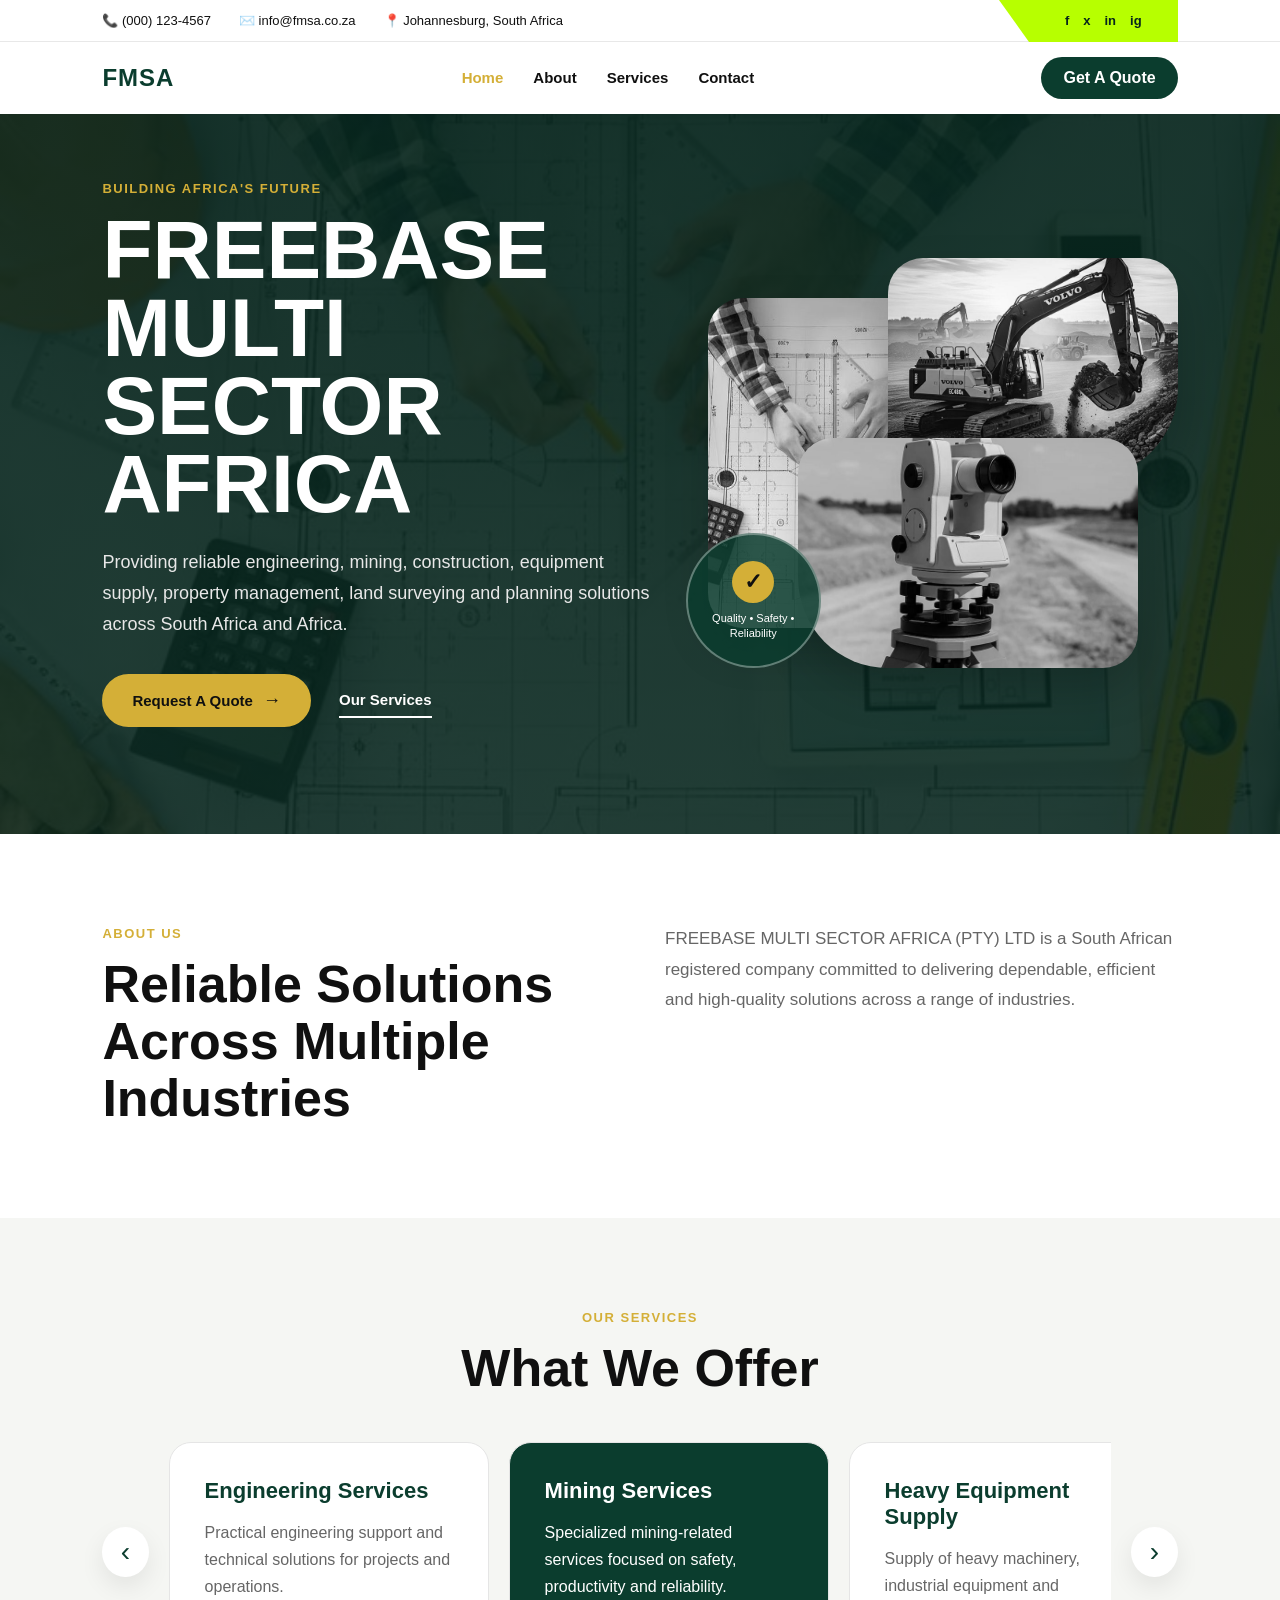
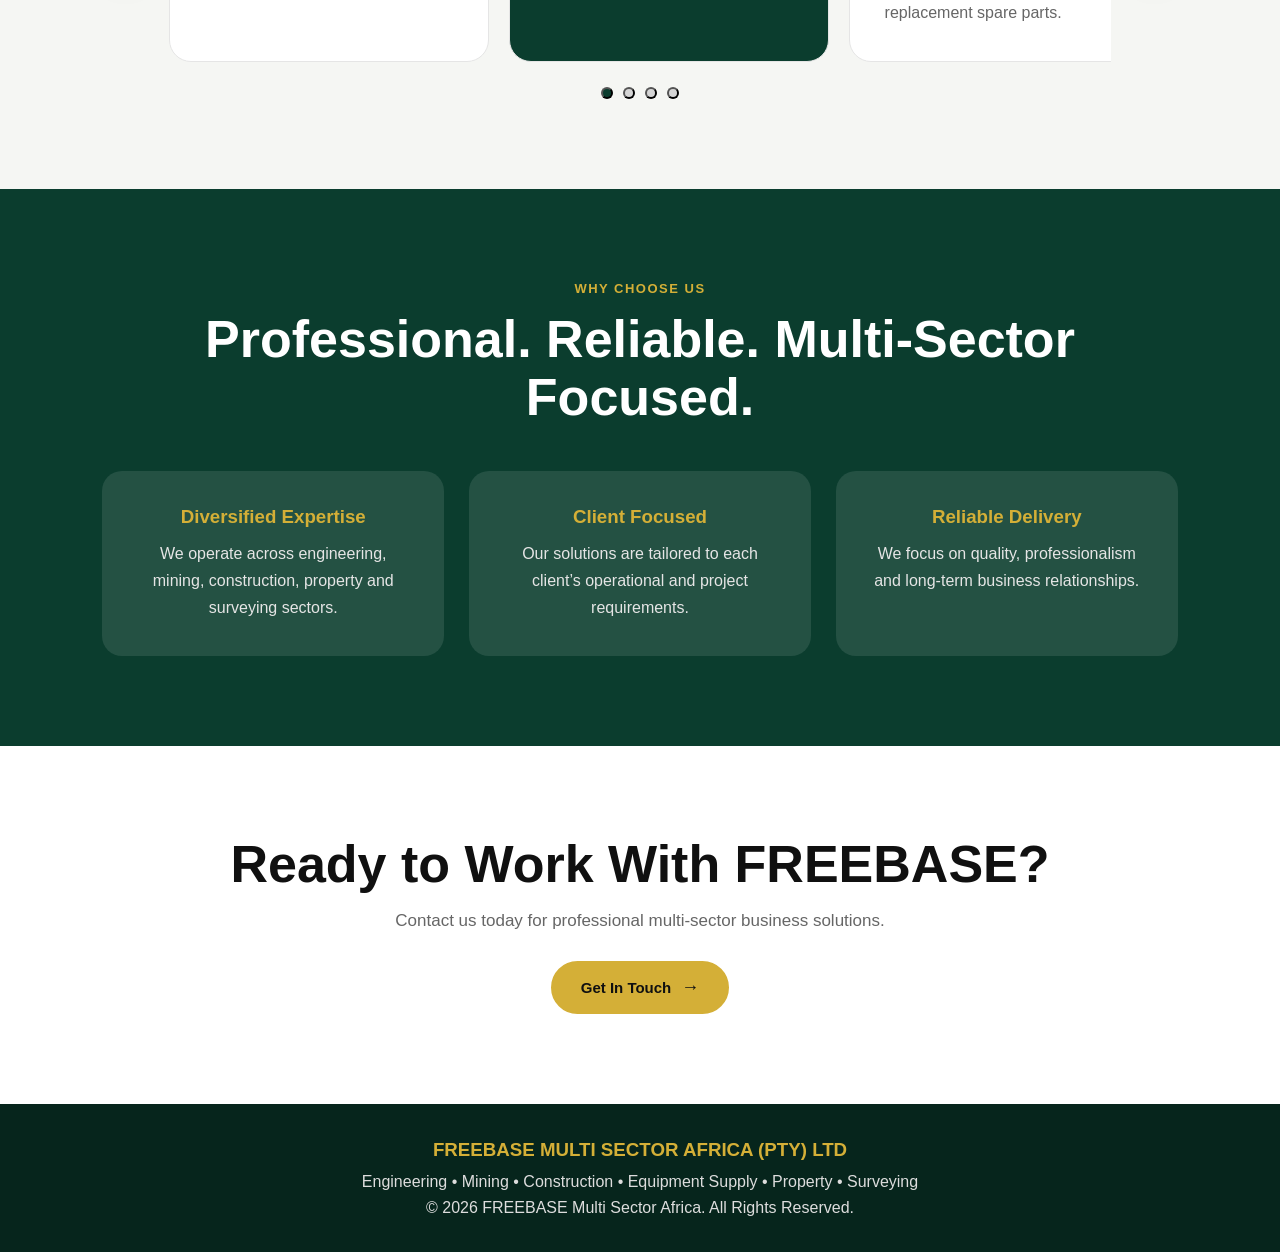
==== index.html @ 421f9d04 "Initial website upload" ====
<!DOCTYPE html>
<html lang="en">
<head>
  <meta charset="UTF-8" />
  <meta name="viewport" content="width=device-width, initial-scale=1.0" />

  <title>FREEBASE Multi Sector Africa</title>

  <link rel="stylesheet" href="style.css" />
</head>

<body>

<header>
  <div class="top-bar">
    <div class="top-info">
      <span>📞 (000) 123-4567</span>
      <span>✉️ info@fmsa.co.za</span>
      <span>📍 Johannesburg, South Africa</span>
    </div>

    <div class="top-socials">
      <a href="#">f</a>
      <a href="#">x</a>
      <a href="#">in</a>
      <a href="#">ig</a>
    </div>
  </div>
</header>
  <main>

    <section class="hero">
        <div class="hero-nav">
  <div class="logo">FMSA</div>

  <nav>
    <a href="index.html" class="active">Home</a>
    <a href="about.html">About</a>
    <a href="services.html">Services</a>
    <a href="contact.html">Contact</a>
  </nav>

  <a href="contact.html" class="quote-btn">Get A Quote</a>
</div>

      <div class="hero-text">
        <span class="tag">Building Africa's Future</span>

        <h1>FREEBASE MULTI SECTOR AFRICA</h1>

        <p>
          Providing reliable engineering, mining, construction, equipment supply,
          property management, land surveying and planning solutions across
          South Africa and Africa.
        </p>

        <div class="hero-buttons">
          <a href="contact.html" class="btn primary">Request A Quote</a>
          <a href="services.html" class="btn secondary">Our Services</a>
        </div>
      </div>

      <div class="hero-visual">
        <div class="img-shape shape-one">
          <img src="Pics/pic 2.jpg" alt="Planning and surveying work" />
        </div>

        <div class="img-shape shape-two">
          <img src="Pics/pic 3.jpg" alt="Engineering plans" />
        </div>

        <div class="img-shape shape-three">
          <img src="Pics/pic 4.jpg" alt="Construction planning" />
        </div>

        <div class="quality-badge">
          <span>✓</span>
          <p>Quality • Safety • Reliability</p>
        </div>
      </div>
    </section>

    <section class="about-preview">
      <div>
        <span class="section-tag">About Us</span>
        <h2>Reliable Solutions Across Multiple Industries</h2>
      </div>

      <p>
        FREEBASE MULTI SECTOR AFRICA (PTY) LTD is a South African registered
        company committed to delivering dependable, efficient and high-quality
        solutions across a range of industries.
      </p>
    </section>

    <section class="services">
      <span class="section-tag">Our Services</span>
      <h2>What We Offer</h2>

      <div class="services-slider">
        <button class="slider-btn prev" aria-label="Previous service">‹</button>

        <div class="slider-window">
          <div class="slider-track">

            <article class="service-card">
              <h3>Engineering Services</h3>
              <p>
                Practical engineering support and technical solutions for
                projects and operations.
              </p>
            </article>

            <article class="service-card">
              <h3>Mining Services</h3>
              <p>
                Specialized mining-related services focused on safety,
                productivity and reliability.
              </p>
            </article>

            <article class="service-card">
              <h3>Heavy Equipment Supply</h3>
              <p>
                Supply of heavy machinery, industrial equipment and replacement
                spare parts.
              </p>
            </article>

            <article class="service-card">
              <h3>Construction Services</h3>
              <p>
                General construction and supply solutions for infrastructure and
                project needs.
              </p>
            </article>

            <article class="service-card">
              <h3>Property Management</h3>
              <p>
                Real estate and property management solutions for efficient
                property operations.
              </p>
            </article>

            <article class="service-card">
              <h3>Planning & Surveying</h3>
              <p>
                Urban planning, rural planning, land surveying, mapping and
                cadastral services.
              </p>
            </article>

          </div>
        </div>

        <button class="slider-btn next" aria-label="Next service">›</button>
      </div>

      <div class="slider-dots" aria-label="Service slider navigation"></div>
    </section>

    <section class="why">
      <span class="section-tag">Why Choose Us</span>
      <h2>Professional. Reliable. Multi-Sector Focused.</h2>

      <div class="why-grid">
        <div>
          <h3>Diversified Expertise</h3>
          <p>
            We operate across engineering, mining, construction, property and
            surveying sectors.
          </p>
        </div>

        <div>
          <h3>Client Focused</h3>
          <p>
            Our solutions are tailored to each client’s operational and project
            requirements.
          </p>
        </div>

        <div>
          <h3>Reliable Delivery</h3>
          <p>
            We focus on quality, professionalism and long-term business
            relationships.
          </p>
        </div>
      </div>
    </section>

    <section class="cta">
      <h2>Ready to Work With FREEBASE?</h2>
      <p>Contact us today for professional multi-sector business solutions.</p>
      <a href="contact.html" class="btn primary">Get In Touch</a>
    </section>

  </main>

  <footer>
    <h3>FREEBASE MULTI SECTOR AFRICA (PTY) LTD</h3>
    <p>Engineering • Mining • Construction • Equipment Supply • Property • Surveying</p>
    <p>© 2026 FREEBASE Multi Sector Africa. All Rights Reserved.</p>
  </footer>

  <script src="script.js"></script>
</body>
</html>
---- style.css ----
* {
  margin: 0;
  padding: 0;
  box-sizing: border-box;
}

:root {
  --green: #0b3d2e;
  --dark-green: #06251c;
  --gold: #d4af37;
  --lime: #b7ff00;
  --white: #ffffff;
  --light: #f5f6f3;
  --dark: #101010;
  --gray: #666666;
}

body {
  font-family: Arial, sans-serif;
  background: var(--light);
  color: var(--dark);
  overflow-x: hidden;
}

/* Top Contact Bar */
header {
  width: 100%;
  background: var(--white);
  position: relative;
  z-index: 1000;
  box-shadow: none;
}

.top-bar {
  height: 42px;
  padding: 0 8%;
  background: var(--white);
  color: var(--dark);
  display: flex;
  justify-content: space-between;
  align-items: center;
  font-size: 13px;
  border-bottom: 1px solid #e8e8e8;
}

.top-info {
  display: flex;
  align-items: center;
  gap: 28px;
}

.top-socials {
  height: 42px;
  padding: 0 36px;
  background: var(--lime);
  display: flex;
  align-items: center;
  gap: 14px;
  position: relative;
}

.top-socials::before {
  content: "";
  position: absolute;
  left: -30px;
  top: 0;
  border-top: 42px solid var(--lime);
  border-left: 30px solid transparent;
}

.top-socials a {
  color: var(--dark-green);
  text-decoration: none;
  font-weight: 900;
  font-size: 13px;
  z-index: 2;
}

.top-socials a:hover {
  color: var(--green);
}

/* Hero */
.hero {
  position: relative;
  min-height: 88vh;
  padding: 120px 8% 90px;
  display: grid;
  grid-template-columns: 1.1fr 0.9fr;
  align-items: center;
  gap: 60px;
  background:
    linear-gradient(rgba(6, 37, 28, 0.92), rgba(6, 37, 28, 0.88)),
    url("Pics/pic 2.jpg");
  background-size: cover;
  background-position: center;
  color: var(--white);
}

/* Navigation Inside Hero */
.hero-nav {
  position: absolute;
  top: 0;
  left: 0;
  right: 0;
  height: 72px;
  background: var(--white);
  padding: 0 8%;
  display: flex;
  justify-content: space-between;
  align-items: center;
  z-index: 20;
  border-bottom: 1px solid rgba(255,255,255,0.1);
}

.logo {
  font-size: 24px;
  font-weight: 900;
  color: var(--green);
  letter-spacing: 1px;
}

nav {
  display: flex;
  gap: 30px;
}

nav a {
  text-decoration: none;
  color: var(--dark);
  font-weight: 600;
  font-size: 15px;
}

nav a.active,
nav a:hover {
  color: var(--gold);
}

/* Buttons */
.quote-btn,
.btn {
  text-decoration: none;
  border-radius: 50px;
  font-weight: 700;
  transition: 0.3s ease;
}

.quote-btn {
  background: var(--green);
  color: var(--white);
  padding: 12px 22px;
}

.quote-btn:hover {
  background: var(--dark-green);
}

.btn {
  display: inline-flex;
  align-items: center;
  gap: 10px;
  padding: 14px 28px;
  font-size: 15px;
  font-weight: 800;
}

.primary {
  background: var(--gold);
  color: var(--dark);
  border: 2px solid var(--gold);
}

.primary::after {
  content: "→";
  font-size: 18px;
}

.primary:hover {
  transform: translateY(-3px);
  background: #e6c44a;
}

.secondary {
  background: transparent;
  color: var(--white);
  border: none;
  border-bottom: 2px solid var(--white);
  border-radius: 0;
  padding: 8px 0;
}

.secondary:hover {
  color: var(--gold);
  border-bottom-color: var(--gold);
}

.hero-text {
  position: relative;
  z-index: 2;
}

.tag,
.section-tag {
  display: inline-block;
  color: var(--gold);
  font-weight: 800;
  text-transform: uppercase;
  letter-spacing: 1.5px;
  margin-bottom: 15px;
  font-size: 13px;
}

.hero h1 {
  font-size: clamp(42px, 7vw, 82px);
  line-height: 0.95;
  margin-bottom: 25px;
}

.hero p {
  max-width: 650px;
  font-size: 18px;
  line-height: 1.7;
  color: #e8e8e8;
}

.hero-buttons {
  margin-top: 35px;
  display: flex;
  align-items: center;
  gap: 28px;
  flex-wrap: wrap;
}

/* Hero Image Shapes */
.hero-visual {
  position: relative;
  width: 100%;
  height: 470px;
  z-index: 2;
}

.img-shape {
  position: absolute;
  overflow: hidden;
  box-shadow: 0 20px 45px rgba(0, 0, 0, 0.18);
}

.img-shape img {
  width: 100%;
  height: 100%;
  object-fit: cover;
  filter: grayscale(100%);
}

.shape-one {
  width: 260px;
  height: 330px;
  right: 210px;
  top: 80px;
  border-radius: 35px;
}

.shape-two {
  width: 290px;
  height: 220px;
  right: 0;
  top: 40px;
  border-radius: 35px 35px 90px 35px;
}

.shape-three {
  width: 340px;
  height: 230px;
  right: 40px;
  bottom: 20px;
  border-radius: 35px 35px 35px 90px;
}

.quality-badge {
  position: absolute;
  left: -35px;
  bottom: 20px;
  width: 135px;
  height: 135px;
  border-radius: 50%;
  background: rgba(11, 61, 46, 0.85);
  border: 2px solid rgba(255, 255, 255, 0.35);
  color: var(--white);
  display: flex;
  flex-direction: column;
  justify-content: center;
  align-items: center;
  gap: 8px;
  text-align: center;
  z-index: 5;
}

.quality-badge span {
  width: 42px;
  height: 42px;
  border-radius: 50%;
  background: var(--gold);
  color: var(--dark);
  display: grid;
  place-items: center;
  font-weight: 900;
  font-size: 22px;
}

.quality-badge p {
  max-width: 90px;
  font-size: 11px;
  line-height: 1.3;
  color: var(--white);
}

/* Sections */
.about-preview,
.services,
.why,
.cta {
  padding: 90px 8%;
}

.about-preview {
  display: grid;
  grid-template-columns: 1fr 1fr;
  gap: 50px;
  background: var(--white);
}

.about-preview h2,
.services h2,
.why h2,
.cta h2 {
  font-size: clamp(32px, 5vw, 52px);
  line-height: 1.1;
}

.about-preview p {
  font-size: 17px;
  line-height: 1.8;
  color: var(--gray);
}

/* Services */
.services {
  background: var(--light);
  text-align: center;
}

.services-slider {
  margin-top: 45px;
  position: relative;
  display: flex;
  align-items: center;
  justify-content: center;
  gap: 20px;
}

.slider-window {
  width: min(1020px, 100%);
  overflow: hidden;
}

.slider-track {
  display: flex;
  gap: 20px;
  transition: transform 0.5s ease;
}

.service-card {
  flex: 0 0 min(320px, 100%);
  max-width: 320px;
  background: var(--white);
  padding: 35px;
  border-radius: 22px;
  text-align: left;
  border: 1px solid #e5e5e5;
  transition: transform 0.3s, box-shadow 0.3s;
}

.service-card:nth-child(even) {
  background: var(--green);
  color: var(--white);
}

.service-card:nth-child(even) h3,
.service-card:nth-child(even) p {
  color: var(--white);
}

.service-card:hover {
  transform: translateY(-8px);
  box-shadow: 0 15px 35px rgba(0, 0, 0, 0.08);
}

.service-card h3 {
  color: var(--green);
  margin-bottom: 15px;
  font-size: 22px;
}

.service-card p {
  color: var(--gray);
  line-height: 1.7;
}

/* Slider */
.slider-btn {
  width: 50px;
  height: 50px;
  border-radius: 50%;
  border: none;
  background: var(--white);
  color: var(--green);
  font-size: 28px;
  cursor: pointer;
  box-shadow: 0 10px 25px rgba(0, 0, 0, 0.08);
  transition: 0.2s;
}

.slider-btn:hover {
  transform: scale(1.05);
  background: var(--gold);
  color: var(--white);
}

.slider-dots {
  display: flex;
  justify-content: center;
  gap: 10px;
  margin-top: 25px;
}

.slider-dot {
  width: 12px;
  height: 12px;
  border-radius: 50%;
  background: #d5d5d5;
  cursor: pointer;
}

.slider-dot.active {
  background: var(--green);
}

/* Why */
.why {
  background: var(--green);
  color: var(--white);
  text-align: center;
}

.why-grid {
  margin-top: 45px;
  display: grid;
  grid-template-columns: repeat(3, 1fr);
  gap: 25px;
}

.why-grid div {
  background: rgba(255, 255, 255, 0.1);
  padding: 35px;
  border-radius: 20px;
}

.why-grid h3 {
  color: var(--gold);
  margin-bottom: 12px;
}

.why-grid p {
  line-height: 1.7;
  color: #e5e5e5;
}

/* CTA */
.cta {
  text-align: center;
  background: var(--white);
}

.cta p {
  margin: 18px 0 30px;
  color: var(--gray);
  font-size: 17px;
}

/* Footer */
footer {
  padding: 35px 8%;
  text-align: center;
  background: var(--dark-green);
  color: var(--white);
}

footer h3 {
  color: var(--gold);
  margin-bottom: 12px;
}

footer p {
  margin-top: 8px;
  color: #dddddd;
}

/* Mobile */
@media (max-width: 900px) {
  .top-bar {
    height: auto;
    padding: 12px 6%;
    flex-direction: column;
    gap: 10px;
  }

  .top-info {
    flex-direction: column;
    gap: 6px;
    text-align: center;
  }

  .top-socials {
    height: 36px;
    padding: 0 22px;
    border-radius: 30px;
  }

  .top-socials::before {
    display: none;
  }

  .hero {
    grid-template-columns: 1fr;
    text-align: center;
    padding: 130px 6% 80px;
  }

  .hero-nav {
    height: auto;
    padding: 14px 6%;
    flex-direction: column;
    gap: 14px;
  }

  nav {
    flex-wrap: wrap;
    justify-content: center;
    gap: 18px;
  }

  .quote-btn {
    display: none;
  }

  .hero p {
    margin: auto;
  }

  .hero-buttons {
    justify-content: center;
  }

  .hero-visual {
    height: 420px;
    margin-top: 25px;
  }

  .shape-one {
    left: 0;
    right: auto;
    top: 40px;
    width: 45%;
    height: 260px;
  }

  .shape-two {
    right: 0;
    top: 20px;
    width: 55%;
    height: 210px;
  }

  .shape-three {
    right: 10%;
    bottom: 20px;
    width: 70%;
    height: 190px;
  }

  .quality-badge {
    left: 10px;
    bottom: 20px;
    width: 110px;
    height: 110px;
    transform: none;
  }

  .about-preview,
  .why-grid {
    grid-template-columns: 1fr;
    text-align: center;
  }

  .services-slider {
    flex-direction: column;
  }

  .service-card {
    text-align: center;
  }
}
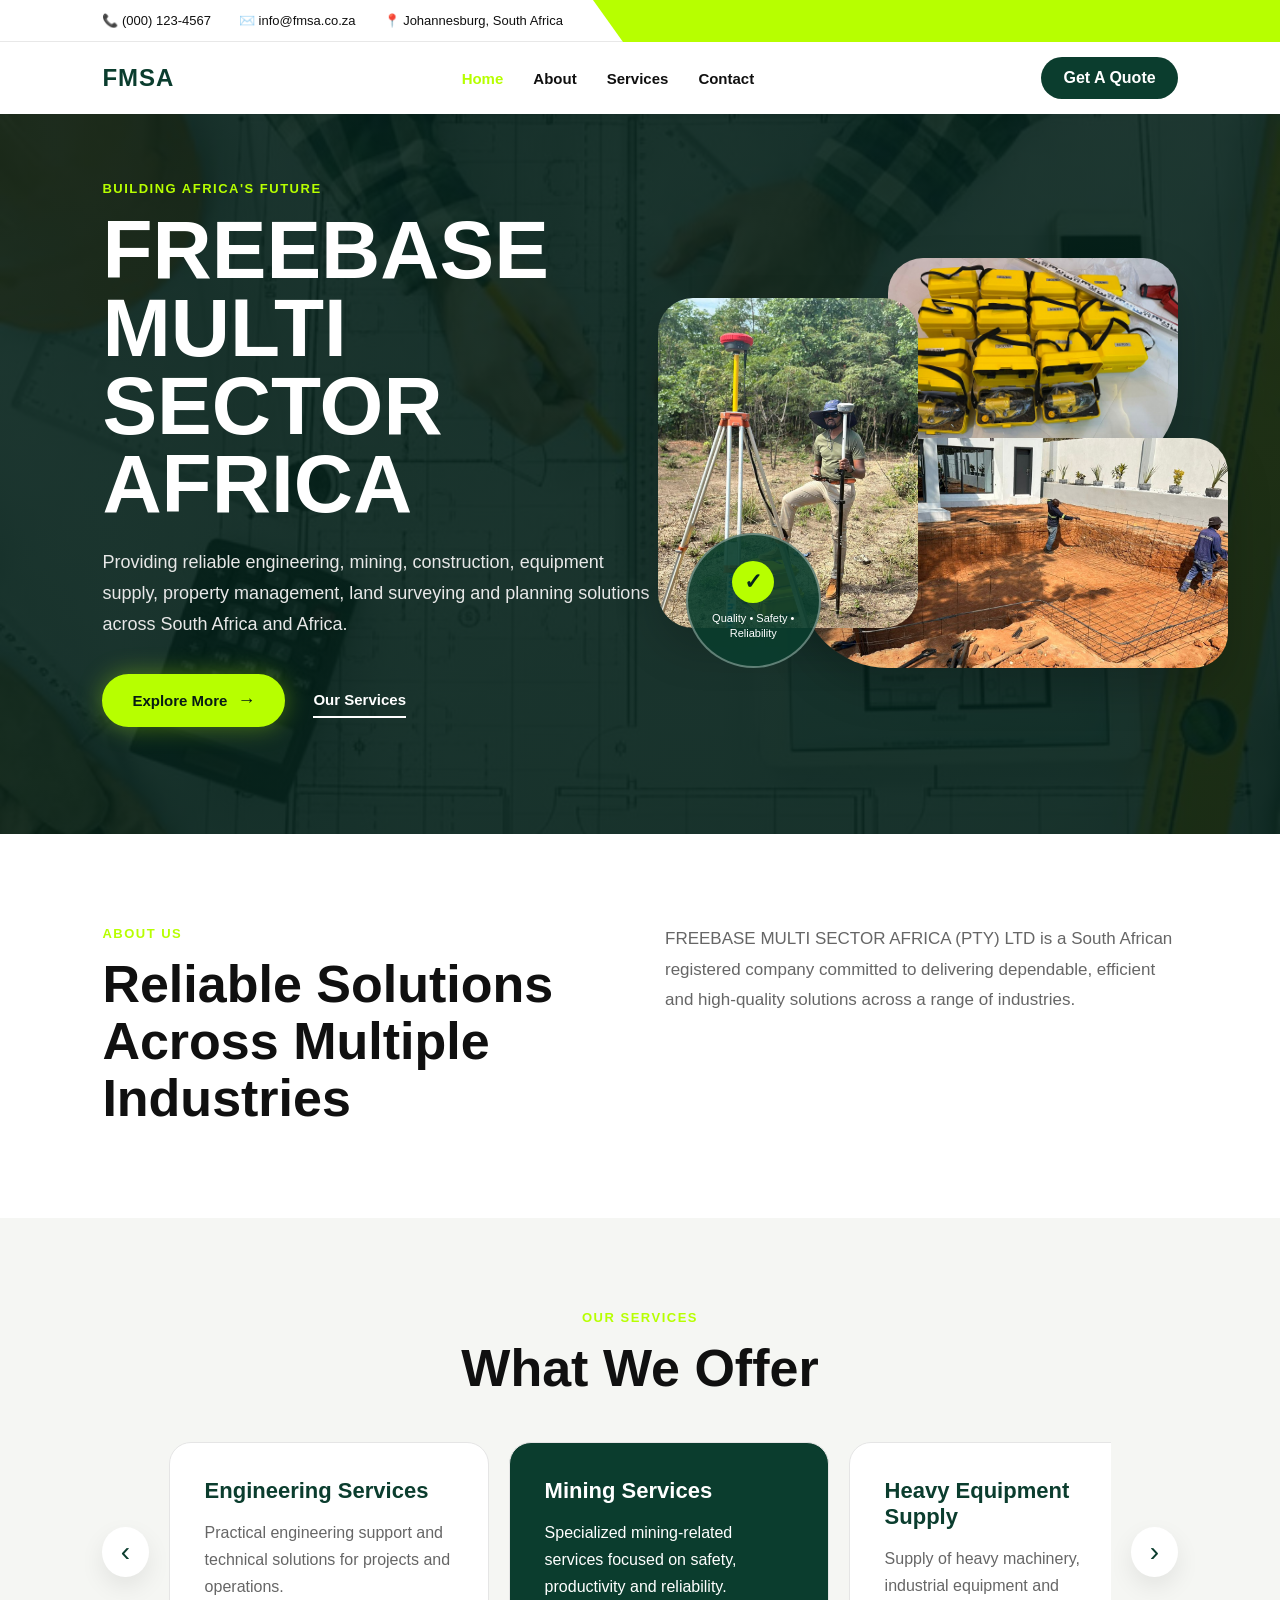
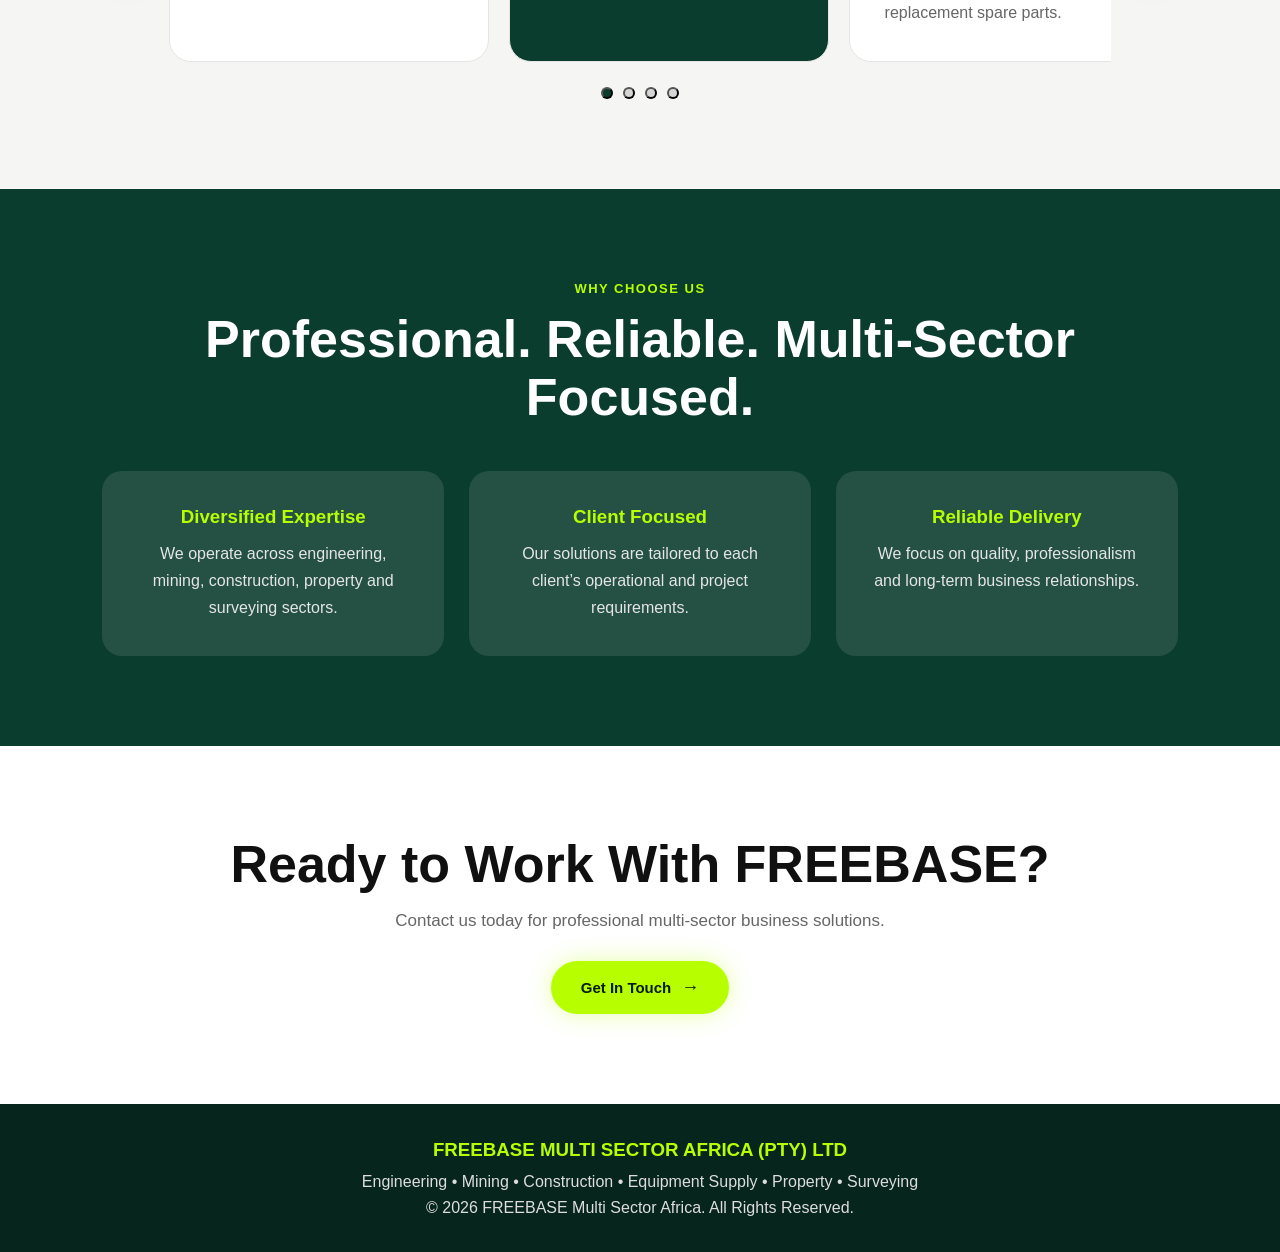
==== commit 8af04faa: "Cleaned CSS, fixed responsive layout and About page" ====
--- a/index.html
+++ b/index.html
@@ -19,12 +19,8 @@
       <span>📍 Johannesburg, South Africa</span>
     </div>
 
-    <div class="top-socials">
-      <a href="#">f</a>
-      <a href="#">x</a>
-      <a href="#">in</a>
-      <a href="#">ig</a>
-    </div>
+    <div class="top-socials"></div>
+
   </div>
 </header>
   <main>
@@ -55,22 +51,22 @@
         </p>
 
         <div class="hero-buttons">
-          <a href="contact.html" class="btn primary">Request A Quote</a>
+          <a href="about.html" class="btn primary">Explore More</a>
           <a href="services.html" class="btn secondary">Our Services</a>
         </div>
       </div>
 
       <div class="hero-visual">
         <div class="img-shape shape-one">
-          <img src="Pics/pic 2.jpg" alt="Planning and surveying work" />
+          <img src="Proof Pics/IMG1.jpeg" alt="Planning and surveying work" />
         </div>
 
         <div class="img-shape shape-two">
-          <img src="Pics/pic 3.jpg" alt="Engineering plans" />
+          <img src="Proof Pics/IMG6.jpeg" alt="Engineering plans" />
         </div>
 
         <div class="img-shape shape-three">
-          <img src="Pics/pic 4.jpg" alt="Construction planning" />
+          <img src="Proof Pics/IM8.jpeg" alt="Construction planning" />
         </div>
 
         <div class="quality-badge">
--- a/style.css
+++ b/style.css
@@ -7,14 +7,15 @@
 :root {
   --green: #0b3d2e;
   --dark-green: #06251c;
-  --gold: #d4af37;
   --lime: #b7ff00;
+  --gold: #b7ff00;
   --white: #ffffff;
   --light: #f5f6f3;
   --dark: #101010;
   --gray: #666666;
 }
 
+/* Global */
 body {
   font-family: Arial, sans-serif;
   background: var(--light);
@@ -22,22 +23,24 @@
   overflow-x: hidden;
 }
 
-/* Top Contact Bar */
+a {
+  text-decoration: none;
+}
+
+/* Header / Top Bar */
 header {
   width: 100%;
   background: var(--white);
   position: relative;
   z-index: 1000;
-  box-shadow: none;
 }
 
 .top-bar {
   height: 42px;
-  padding: 0 8%;
+  padding: 0 0 0 8%;
   background: var(--white);
   color: var(--dark);
   display: flex;
-  justify-content: space-between;
   align-items: center;
   font-size: 13px;
   border-bottom: 1px solid #e8e8e8;
@@ -50,13 +53,11 @@
 }
 
 .top-socials {
+  flex: 1;
   height: 42px;
-  padding: 0 36px;
   background: var(--lime);
-  display: flex;
-  align-items: center;
-  gap: 14px;
   position: relative;
+  margin-left: 60px;
 }
 
 .top-socials::before {
@@ -68,19 +69,104 @@
   border-left: 30px solid transparent;
 }
 
-.top-socials a {
-  color: var(--dark-green);
-  text-decoration: none;
+/* Navigation */
+.hero-nav {
+  position: absolute;
+  top: 0;
+  left: 0;
+  right: 0;
+  height: 72px;
+  background: var(--white);
+  padding: 0 8%;
+  display: flex;
+  justify-content: space-between;
+  align-items: center;
+  z-index: 20;
+}
+
+.logo {
+  font-size: 24px;
   font-weight: 900;
-  font-size: 13px;
-  z-index: 2;
-}
-
-.top-socials a:hover {
   color: var(--green);
-}
-
-/* Hero */
+  letter-spacing: 1px;
+}
+
+nav {
+  display: flex;
+  gap: 30px;
+}
+
+nav a {
+  color: var(--dark);
+  font-weight: 600;
+  font-size: 15px;
+}
+
+nav a.active,
+nav a:hover {
+  color: var(--lime);
+}
+
+/* Buttons */
+.quote-btn,
+.btn,
+.about-btn {
+  border-radius: 50px;
+  font-weight: 800;
+  transition: 0.3s ease;
+}
+
+.quote-btn {
+  background: var(--green);
+  color: var(--white);
+  padding: 12px 22px;
+}
+
+.quote-btn:hover {
+  background: var(--dark-green);
+}
+
+.btn {
+  display: inline-flex;
+  align-items: center;
+  gap: 10px;
+  padding: 14px 28px;
+  font-size: 15px;
+}
+
+.primary {
+  background: var(--lime);
+  color: #071b13;
+  border: 2px solid var(--lime);
+  box-shadow: 0 0 25px rgba(183, 255, 0, 0.35);
+}
+
+.primary::after {
+  content: "→";
+  font-size: 18px;
+}
+
+.primary:hover {
+  transform: translateY(-3px);
+  background: #c8ff2e;
+  border-color: #c8ff2e;
+  box-shadow: 0 0 35px rgba(183, 255, 0, 0.55);
+}
+
+.secondary {
+  background: transparent;
+  color: var(--white);
+  border-bottom: 2px solid var(--white);
+  border-radius: 0;
+  padding: 8px 0;
+}
+
+.secondary:hover {
+  color: var(--lime);
+  border-bottom-color: var(--lime);
+}
+
+/* Hero Section */
 .hero {
   position: relative;
   min-height: 88vh;
@@ -90,111 +176,13 @@
   align-items: center;
   gap: 60px;
   background:
-    linear-gradient(rgba(6, 37, 28, 0.92), rgba(6, 37, 28, 0.88)),
+    linear-gradient(rgba(2, 31, 23, 0.88), rgba(2, 31, 23, 0.9)),
     url("Pics/pic 2.jpg");
   background-size: cover;
   background-position: center;
   color: var(--white);
 }
 
-/* Navigation Inside Hero */
-.hero-nav {
-  position: absolute;
-  top: 0;
-  left: 0;
-  right: 0;
-  height: 72px;
-  background: var(--white);
-  padding: 0 8%;
-  display: flex;
-  justify-content: space-between;
-  align-items: center;
-  z-index: 20;
-  border-bottom: 1px solid rgba(255,255,255,0.1);
-}
-
-.logo {
-  font-size: 24px;
-  font-weight: 900;
-  color: var(--green);
-  letter-spacing: 1px;
-}
-
-nav {
-  display: flex;
-  gap: 30px;
-}
-
-nav a {
-  text-decoration: none;
-  color: var(--dark);
-  font-weight: 600;
-  font-size: 15px;
-}
-
-nav a.active,
-nav a:hover {
-  color: var(--gold);
-}
-
-/* Buttons */
-.quote-btn,
-.btn {
-  text-decoration: none;
-  border-radius: 50px;
-  font-weight: 700;
-  transition: 0.3s ease;
-}
-
-.quote-btn {
-  background: var(--green);
-  color: var(--white);
-  padding: 12px 22px;
-}
-
-.quote-btn:hover {
-  background: var(--dark-green);
-}
-
-.btn {
-  display: inline-flex;
-  align-items: center;
-  gap: 10px;
-  padding: 14px 28px;
-  font-size: 15px;
-  font-weight: 800;
-}
-
-.primary {
-  background: var(--gold);
-  color: var(--dark);
-  border: 2px solid var(--gold);
-}
-
-.primary::after {
-  content: "→";
-  font-size: 18px;
-}
-
-.primary:hover {
-  transform: translateY(-3px);
-  background: #e6c44a;
-}
-
-.secondary {
-  background: transparent;
-  color: var(--white);
-  border: none;
-  border-bottom: 2px solid var(--white);
-  border-radius: 0;
-  padding: 8px 0;
-}
-
-.secondary:hover {
-  color: var(--gold);
-  border-bottom-color: var(--gold);
-}
-
 .hero-text {
   position: relative;
   z-index: 2;
@@ -203,7 +191,7 @@
 .tag,
 .section-tag {
   display: inline-block;
-  color: var(--gold);
+  color: var(--lime);
   font-weight: 800;
   text-transform: uppercase;
   letter-spacing: 1.5px;
@@ -232,7 +220,7 @@
   flex-wrap: wrap;
 }
 
-/* Hero Image Shapes */
+/* Hero Image Collage */
 .hero-visual {
   position: relative;
   width: 100%;
@@ -250,15 +238,15 @@
   width: 100%;
   height: 100%;
   object-fit: cover;
-  filter: grayscale(100%);
 }
 
 .shape-one {
   width: 260px;
   height: 330px;
-  right: 210px;
+  right: 260px;
   top: 80px;
   border-radius: 35px;
+  z-index: 10;
 }
 
 .shape-two {
@@ -267,14 +255,16 @@
   right: 0;
   top: 40px;
   border-radius: 35px 35px 90px 35px;
+  z-index: 2;
 }
 
 .shape-three {
-  width: 340px;
+  width: 430px;
   height: 230px;
-  right: 40px;
+  right: -50px;
   bottom: 20px;
   border-radius: 35px 35px 35px 90px;
+  z-index: 2;
 }
 
 .quality-badge {
@@ -284,7 +274,7 @@
   width: 135px;
   height: 135px;
   border-radius: 50%;
-  background: rgba(11, 61, 46, 0.85);
+  background: rgba(11, 61, 46, 0.9);
   border: 2px solid rgba(255, 255, 255, 0.35);
   color: var(--white);
   display: flex;
@@ -293,15 +283,15 @@
   align-items: center;
   gap: 8px;
   text-align: center;
-  z-index: 5;
+  z-index: 100;
 }
 
 .quality-badge span {
   width: 42px;
   height: 42px;
   border-radius: 50%;
-  background: var(--gold);
-  color: var(--dark);
+  background: var(--lime);
+  color: var(--dark-green);
   display: grid;
   place-items: center;
   font-weight: 900;
@@ -315,7 +305,7 @@
   color: var(--white);
 }
 
-/* Sections */
+/* Home About Preview */
 .about-preview,
 .services,
 .why,
@@ -344,7 +334,169 @@
   color: var(--gray);
 }
 
-/* Services */
+/* About Page */
+.about-page {
+  position: relative;
+  padding: 150px 8% 250px;
+  background: var(--white);
+}
+
+.about-container {
+  display: grid;
+  grid-template-columns: 1fr 1fr;
+  gap: 70px;
+  align-items: start;
+}
+
+.about-left h1 {
+  font-size: clamp(36px, 5vw, 58px);
+  line-height: 1.05;
+  color: var(--dark-green);
+  margin-bottom: 35px;
+}
+
+.about-images {
+  position: relative;
+  width: 100%;
+  max-width: 520px;
+}
+
+.about-images img {
+  width: 100%;
+  object-fit: cover;
+  display: block;
+}
+
+.about-images img:first-child {
+  height: 300px;
+  border-radius: 25px 25px 0 0;
+  margin-bottom: 18px;
+}
+
+.about-images img:nth-child(2) {
+  height: 420px;
+  border-radius: 0 0 25px 25px;
+}
+
+.about-badge {
+  position: absolute;
+  right: -45px;
+  top: 35%;
+  width: 115px;
+  height: 115px;
+  border-radius: 50%;
+  background: var(--green);
+  border: 8px solid var(--white);
+  color: var(--white);
+  display: grid;
+  place-items: center;
+  text-align: center;
+  box-shadow: 0 15px 35px rgba(0, 0, 0, 0.15);
+}
+
+.about-badge span {
+  width: 38px;
+  height: 38px;
+  background: var(--lime);
+  color: var(--dark-green);
+  border-radius: 50%;
+  display: grid;
+  place-items: center;
+  font-weight: 900;
+  margin: auto;
+}
+
+.about-badge p {
+  font-size: 12px;
+  font-weight: 700;
+}
+
+.about-right {
+  padding-top: 100px;
+  display: flex;
+  flex-direction: column;
+}
+
+.about-right p {
+  color: var(--gray);
+  font-size: 18px;
+  line-height: 2;
+  max-width: 700px;
+  margin-bottom: 18px;
+}
+
+.skill {
+  margin-top: 35px;
+}
+
+.skill div:first-child {
+  display: flex;
+  justify-content: space-between;
+  color: var(--dark-green);
+  font-size: 16px;
+  margin-bottom: 12px;
+}
+
+.bar {
+  height: 10px;
+  background: #e6e6e6;
+  border-radius: 30px;
+  overflow: hidden;
+}
+
+.bar span {
+  display: block;
+  height: 100%;
+  background: var(--lime);
+  border-radius: 30px;
+}
+
+.about-btn {
+  width: fit-content;
+  display: inline-block;
+  margin-top: 35px;
+  background: var(--green);
+  color: var(--white);
+  padding: 14px 28px;
+}
+
+.about-btn:hover {
+  background: var(--lime);
+  color: var(--dark-green);
+}
+
+.stats {
+  width: 100vw;
+  margin: 80px 0 0;
+  margin-left: calc(50% - 50vw);
+  padding: 0 8%;
+  display: grid;
+  grid-template-columns: repeat(4, 1fr);
+  text-align: center;
+}
+
+.stats div {
+  padding: 20px 30px;
+  border-right: 1px solid #dcdcdc;
+}
+
+.stats div:last-child {
+  border-right: none;
+}
+
+.stats h2 {
+  color: var(--dark-green);
+  font-size: 42px;
+  font-weight: 800;
+  margin-bottom: 8px;
+}
+
+.stats p {
+  color: var(--gray);
+  font-size: 15px;
+}
+
+/* Services Section */
 .services {
   background: var(--light);
   text-align: center;
@@ -407,7 +559,6 @@
   line-height: 1.7;
 }
 
-/* Slider */
 .slider-btn {
   width: 50px;
   height: 50px;
@@ -423,8 +574,8 @@
 
 .slider-btn:hover {
   transform: scale(1.05);
-  background: var(--gold);
-  color: var(--white);
+  background: var(--lime);
+  color: var(--dark-green);
 }
 
 .slider-dots {
@@ -446,7 +597,7 @@
   background: var(--green);
 }
 
-/* Why */
+/* Why Section */
 .why {
   background: var(--green);
   color: var(--white);
@@ -467,7 +618,7 @@
 }
 
 .why-grid h3 {
-  color: var(--gold);
+  color: var(--lime);
   margin-bottom: 12px;
 }
 
@@ -497,7 +648,7 @@
 }
 
 footer h3 {
-  color: var(--gold);
+  color: var(--lime);
   margin-bottom: 12px;
 }
 
@@ -506,13 +657,13 @@
   color: #dddddd;
 }
 
-/* Mobile */
-@media (max-width: 900px) {
+/* Responsive */
+@media (max-width: 600px) {
   .top-bar {
     height: auto;
     padding: 12px 6%;
     flex-direction: column;
-    gap: 10px;
+    gap: 20px;
   }
 
   .top-info {
@@ -522,8 +673,9 @@
   }
 
   .top-socials {
+    width: 100%;
     height: 36px;
-    padding: 0 22px;
+    margin-left: 0;
     border-radius: 30px;
   }
 
@@ -531,13 +683,8 @@
     display: none;
   }
 
-  .hero {
-    grid-template-columns: 1fr;
-    text-align: center;
-    padding: 130px 6% 80px;
-  }
-
   .hero-nav {
+    top: 0;
     height: auto;
     padding: 14px 6%;
     flex-direction: column;
@@ -552,6 +699,12 @@
 
   .quote-btn {
     display: none;
+  }
+
+  .hero {
+    grid-template-columns: 1fr;
+    text-align: center;
+    padding: 190px 6% 80px;
   }
 
   .hero p {
@@ -594,15 +747,66 @@
     bottom: 20px;
     width: 110px;
     height: 110px;
-    transform: none;
   }
 
   .about-preview,
-  .why-grid {
+  .about-container,
+  .why-grid,
+  .stats {
     grid-template-columns: 1fr;
     text-align: center;
   }
 
+  .about-page {
+    padding: 190px 6% 90px;
+  }
+
+  .about-left h1 {
+    font-size: 38px;
+  }
+
+  .about-images {
+    max-width: 100%;
+    margin: auto;
+  }
+
+  .about-images img:first-child,
+  .about-images img:nth-child(2) {
+    height: 300px;
+  }
+
+  .about-badge {
+    right: 20px;
+  }
+
+  .about-right {
+    padding-top: 40px;
+  }
+
+  .about-right p {
+    font-size: 16px;
+  }
+
+  .about-btn {
+    margin-left: auto;
+    margin-right: auto;
+  }
+
+  .stats {
+    width: 100%;
+    margin-left: 0;
+    padding: 0;
+  }
+
+  .stats div {
+    border-right: none;
+    border-bottom: 1px solid #dcdcdc;
+  }
+
+  .stats div:last-child {
+    border-bottom: none;
+  }
+
   .services-slider {
     flex-direction: column;
   }
@@ -610,4 +814,4 @@
   .service-card {
     text-align: center;
   }
-}+}
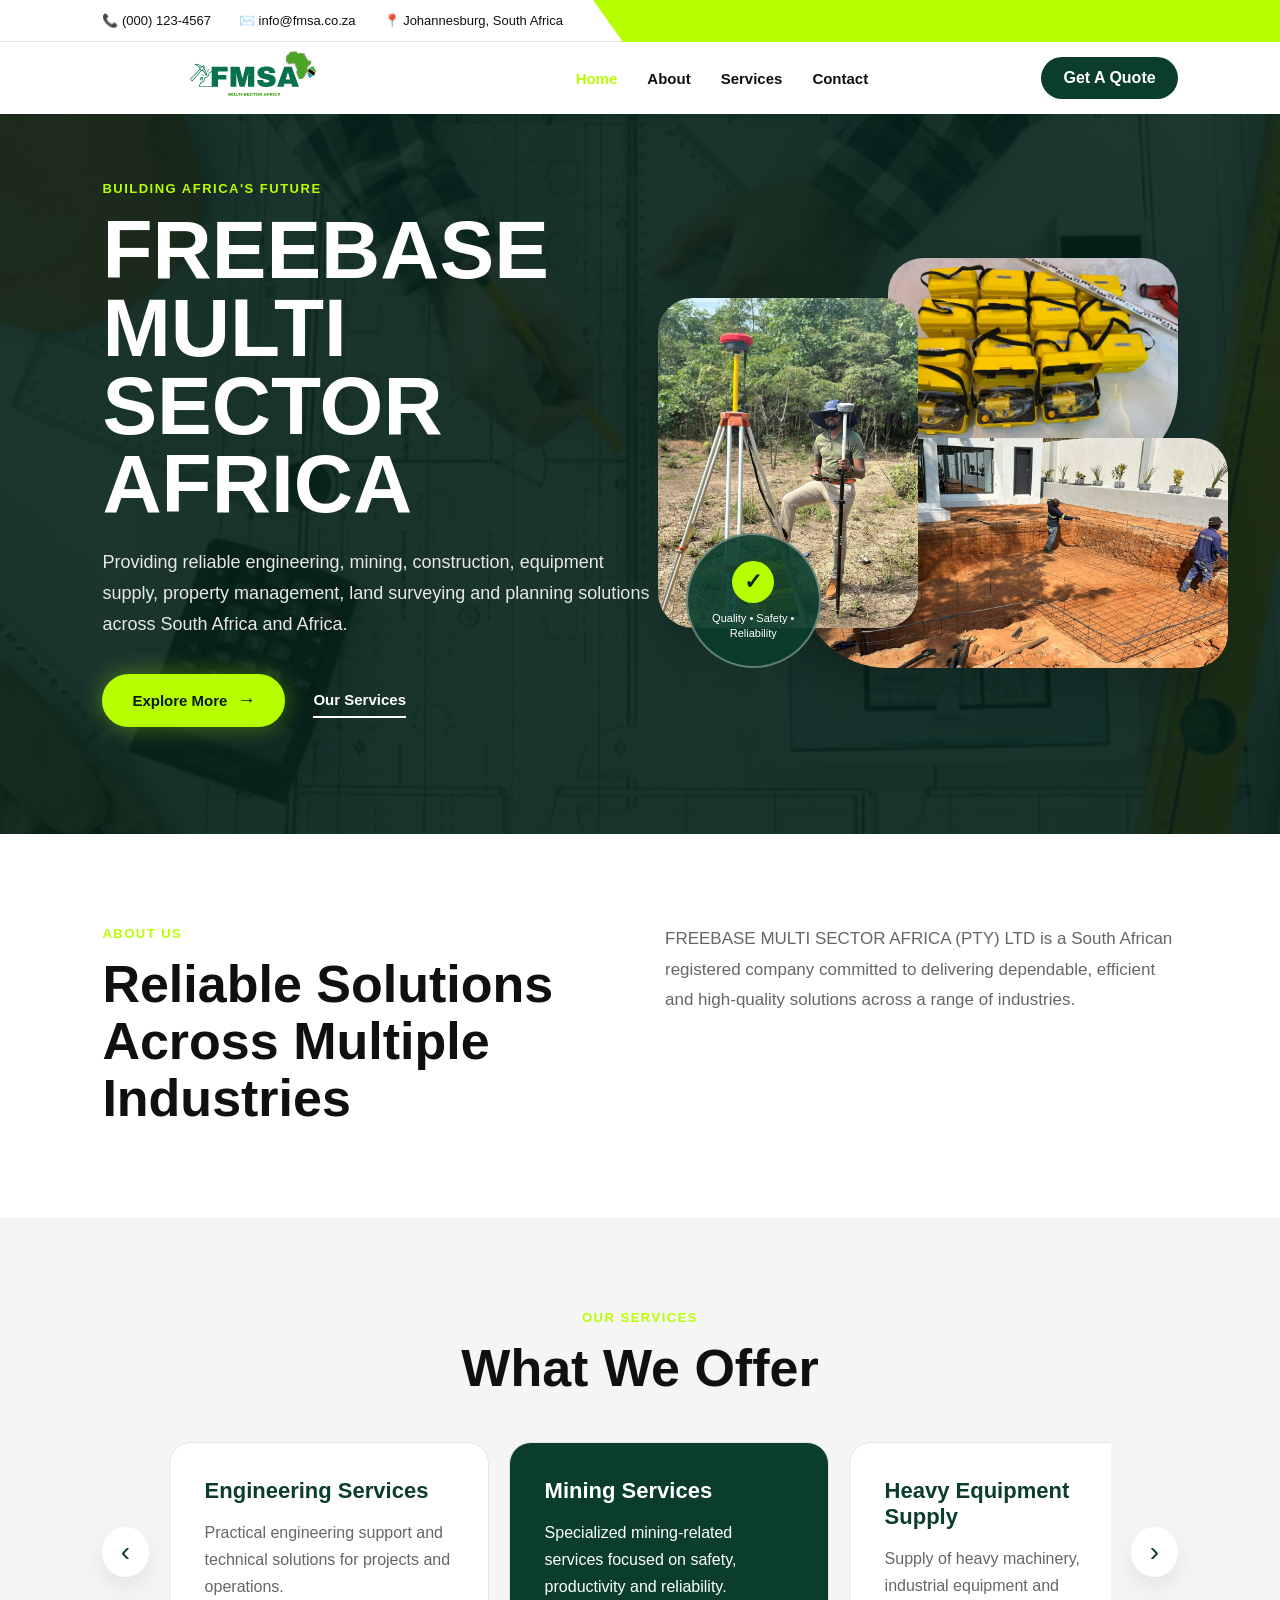
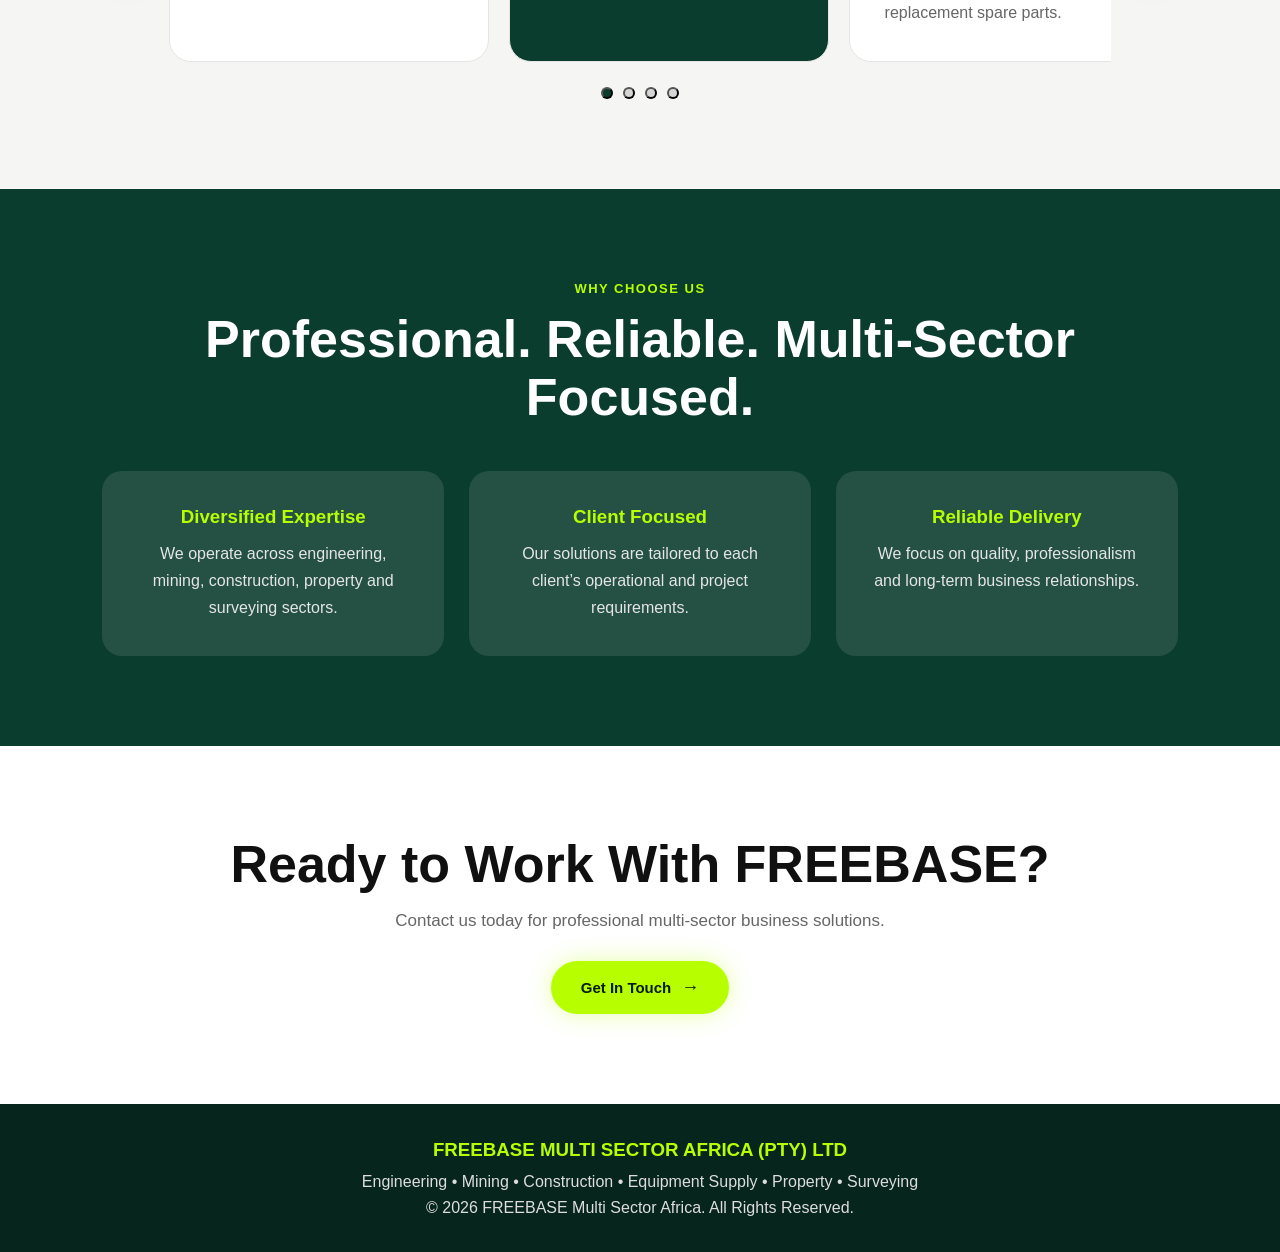
==== commit e891156e: "Add FMSA logo and finalize website design" ====
--- a/index.html
+++ b/index.html
@@ -27,7 +27,9 @@
 
     <section class="hero">
         <div class="hero-nav">
-  <div class="logo">FMSA</div>
+          <div class="logo">
+            <img src="Pics/FMSA.svg" alt="FMSA Logo">
+          </div>
 
   <nav>
     <a href="index.html" class="active">Home</a>
--- a/style.css
+++ b/style.css
@@ -15,7 +15,9 @@
   --gray: #666666;
 }
 
-/* Global */
+/* =========================
+   Global
+========================= */
 body {
   font-family: Arial, sans-serif;
   background: var(--light);
@@ -27,7 +29,9 @@
   text-decoration: none;
 }
 
-/* Header / Top Bar */
+/* =========================
+   Header / Top Bar
+========================= */
 header {
   width: 100%;
   background: var(--white);
@@ -44,12 +48,14 @@
   align-items: center;
   font-size: 13px;
   border-bottom: 1px solid #e8e8e8;
+  overflow: visible;
 }
 
 .top-info {
   display: flex;
   align-items: center;
   gap: 28px;
+  white-space: nowrap;
 }
 
 .top-socials {
@@ -65,11 +71,15 @@
   position: absolute;
   left: -30px;
   top: 0;
+  width: 0;
+  height: 0;
   border-top: 42px solid var(--lime);
   border-left: 30px solid transparent;
 }
 
-/* Navigation */
+/* =========================
+   Navigation
+========================= */
 .hero-nav {
   position: absolute;
   top: 0;
@@ -107,10 +117,12 @@
   color: var(--lime);
 }
 
-/* Buttons */
+/* =========================
+   Buttons
+========================= */
 .quote-btn,
 .btn,
-.about-btn {
+.about-btn-new {
   border-radius: 50px;
   font-weight: 800;
   transition: 0.3s ease;
@@ -166,7 +178,9 @@
   border-bottom-color: var(--lime);
 }
 
-/* Hero Section */
+/* =========================
+   Home Hero
+========================= */
 .hero {
   position: relative;
   min-height: 88vh;
@@ -220,7 +234,6 @@
   flex-wrap: wrap;
 }
 
-/* Hero Image Collage */
 .hero-visual {
   position: relative;
   width: 100%;
@@ -305,7 +318,9 @@
   color: var(--white);
 }
 
-/* Home About Preview */
+/* =========================
+   Home Sections
+========================= */
 .about-preview,
 .services,
 .why,
@@ -334,138 +349,220 @@
   color: var(--gray);
 }
 
-/* About Page */
-.about-page {
+/* =========================
+   About Page - Modern Layout
+========================= */
+.about-page,
+.about-modern {
   position: relative;
-  padding: 150px 8% 250px;
-  background: var(--white);
-}
-
+  padding: 150px 8% 90px;
+  overflow: hidden;
+  background:
+    radial-gradient(circle at top left, rgba(183, 255, 0, 0.12), transparent 35%),
+    radial-gradient(circle at 85% 15%, rgba(11, 61, 46, 0.07), transparent 30%),
+    linear-gradient(rgba(255, 255, 255, 0.94), rgba(248, 250, 248, 0.96));
+}
+
+.about-page::before,
+.about-modern::before {
+  content: "";
+  position: absolute;
+  inset: 0;
+  background-image:
+    linear-gradient(rgba(6, 37, 28, 0.035) 1px, transparent 1px),
+    linear-gradient(90deg, rgba(6, 37, 28, 0.035) 1px, transparent 1px);
+  background-size: 60px 60px;
+  pointer-events: none;
+  z-index: 0;
+}
+
+.about-page::after,
+.about-modern::after {
+  content: "FMSA";
+  position: absolute;
+  right: 2%;
+  bottom: -45px;
+  font-size: clamp(90px, 15vw, 230px);
+  font-weight: 900;
+  color: rgba(6, 37, 28, 0.04);
+  pointer-events: none;
+  z-index: 0;
+}
+
+.about-layout,
 .about-container {
-  display: grid;
-  grid-template-columns: 1fr 1fr;
+  position: relative;
+  z-index: 2;
+  display: grid;
+  grid-template-columns: 0.95fr 1.05fr;
   gap: 70px;
   align-items: start;
 }
 
 .about-left h1 {
-  font-size: clamp(36px, 5vw, 58px);
-  line-height: 1.05;
+  font-size: clamp(44px, 5.6vw, 72px);
+  line-height: 1.03;
   color: var(--dark-green);
-  margin-bottom: 35px;
-}
-
-.about-images {
-  position: relative;
+  margin-bottom: 26px;
+}
+
+.about-left h1 span {
+  color: var(--lime);
+  display: block;
+}
+
+.about-intro {
+  max-width: 650px;
+  color: #1d1d1d;
+  font-size: 17px;
+  line-height: 1.75;
+  margin-bottom: 18px;
+}
+
+.bottom-images {
+  margin-top: 32px;
+  display: grid;
+  grid-template-columns: 1fr 1fr;
+  gap: 18px;
+}
+
+.bottom-images img,
+.top-about-img,
+.about-images-new img,
+.small-img-row img {
   width: 100%;
-  max-width: 520px;
-}
-
-.about-images img {
+  display: block;
+  object-fit: cover;
+  background: none;
+  padding: 0;
+  box-shadow: none;
+}
+
+.top-about-img {
+  height: 420px;
+  border-radius: 28px;
+  margin-bottom: 34px;
+  object-position: center 42%;
+}
+
+.bottom-images img {
+  height: 260px;
+  border-radius: 24px;
+  object-position: center;
+}
+
+.about-images-new {
   width: 100%;
-  object-fit: cover;
-  display: block;
-}
-
-.about-images img:first-child {
-  height: 300px;
-  border-radius: 25px 25px 0 0;
-  margin-bottom: 18px;
-}
-
-.about-images img:nth-child(2) {
-  height: 420px;
-  border-radius: 0 0 25px 25px;
-}
-
-.about-badge {
-  position: absolute;
-  right: -45px;
-  top: 35%;
-  width: 115px;
-  height: 115px;
+  display: flex;
+  flex-direction: column;
+  gap: 18px;
+}
+
+.about-images-new img {
+  height: 380px;
+  border-radius: 26px;
+}
+
+.small-img-row {
+  display: grid;
+  grid-template-columns: 1fr 1fr;
+  gap: 18px;
+}
+
+.small-img-row img {
+  height: 190px;
+  border-radius: 22px;
+}
+
+.about-btn-new {
+  margin-top: 30px;
+  display: inline-flex;
+  align-items: center;
+  gap: 18px;
+  background: var(--dark-green);
+  color: var(--white);
+  padding: 14px 26px;
+  border-radius: 50px;
+  font-weight: 900;
+  text-transform: uppercase;
+  box-shadow: 0 15px 35px rgba(0, 0, 0, 0.14);
+}
+
+.about-btn-new span {
+  width: 36px;
+  height: 36px;
   border-radius: 50%;
-  background: var(--green);
-  border: 8px solid var(--white);
-  color: var(--white);
-  display: grid;
-  place-items: center;
-  text-align: center;
-  box-shadow: 0 15px 35px rgba(0, 0, 0, 0.15);
-}
-
-.about-badge span {
-  width: 38px;
-  height: 38px;
   background: var(--lime);
   color: var(--dark-green);
-  border-radius: 50%;
   display: grid;
   place-items: center;
-  font-weight: 900;
-  margin: auto;
-}
-
-.about-badge p {
-  font-size: 12px;
-  font-weight: 700;
-}
-
-.about-right {
-  padding-top: 100px;
+}
+
+.about-btn-new:hover {
+  transform: translateY(-3px);
+  background: var(--green);
+}
+
+.about-right-modern {
+  position: relative;
+}
+
+.feature-list,
+.about-features {
   display: flex;
   flex-direction: column;
-}
-
-.about-right p {
-  color: var(--gray);
-  font-size: 18px;
-  line-height: 2;
-  max-width: 700px;
-  margin-bottom: 18px;
-}
-
-.skill {
-  margin-top: 35px;
-}
-
-.skill div:first-child {
-  display: flex;
-  justify-content: space-between;
+  gap: 38px;
+}
+
+.feature-item {
+  display: grid;
+  grid-template-columns: 110px 1fr;
+  gap: 28px;
+  align-items: center;
+}
+
+.feature-icon {
+  width: 92px;
+  height: 92px;
+  border-radius: 50%;
+  background:
+    radial-gradient(circle at 35% 30%, rgba(183, 255, 0, 0.18), transparent 34%),
+    var(--dark-green);
+  border: 8px solid var(--lime);
+  color: var(--lime);
+  display: grid;
+  place-items: center;
+  font-size: 34px;
+  box-shadow: 0 18px 38px rgba(0, 0, 0, 0.12);
+}
+
+.feature-item h3 {
   color: var(--dark-green);
-  font-size: 16px;
+  font-size: 27px;
+  text-transform: uppercase;
   margin-bottom: 12px;
-}
-
-.bar {
-  height: 10px;
-  background: #e6e6e6;
-  border-radius: 30px;
-  overflow: hidden;
-}
-
-.bar span {
+  position: relative;
+}
+
+.feature-item h3::after {
+  content: "";
   display: block;
-  height: 100%;
+  width: 75px;
+  height: 3px;
   background: var(--lime);
-  border-radius: 30px;
-}
-
-.about-btn {
-  width: fit-content;
-  display: inline-block;
-  margin-top: 35px;
-  background: var(--green);
-  color: var(--white);
-  padding: 14px 28px;
-}
-
-.about-btn:hover {
-  background: var(--lime);
-  color: var(--dark-green);
+  margin-top: 9px;
+}
+
+.feature-item p {
+  max-width: 620px;
+  color: #333333;
+  font-size: 17px;
+  line-height: 1.65;
 }
 
 .stats {
+  position: relative;
+  z-index: 2;
   width: 100vw;
   margin: 80px 0 0;
   margin-left: calc(50% - 50vw);
@@ -496,7 +593,9 @@
   font-size: 15px;
 }
 
-/* Services Section */
+/* =========================
+   Services Section
+========================= */
 .services {
   background: var(--light);
   text-align: center;
@@ -597,7 +696,9 @@
   background: var(--green);
 }
 
-/* Why Section */
+/* =========================
+   Why / CTA / Footer
+========================= */
 .why {
   background: var(--green);
   color: var(--white);
@@ -627,7 +728,6 @@
   color: #e5e5e5;
 }
 
-/* CTA */
 .cta {
   text-align: center;
   background: var(--white);
@@ -639,7 +739,6 @@
   font-size: 17px;
 }
 
-/* Footer */
 footer {
   padding: 35px 8%;
   text-align: center;
@@ -657,7 +756,43 @@
   color: #dddddd;
 }
 
-/* Responsive */
+/* =========================
+   Responsive
+========================= */
+@media (max-width: 900px) {
+  .about-layout,
+  .about-container {
+    grid-template-columns: 1fr;
+  }
+
+  .feature-list,
+  .about-features {
+    padding-top: 20px;
+  }
+
+  .feature-item {
+    grid-template-columns: 1fr;
+    text-align: center;
+  }
+
+  .feature-icon {
+    margin: auto;
+  }
+
+  .feature-item h3::after {
+    margin: 9px auto 0;
+  }
+
+  .bottom-images,
+  .small-img-row {
+    grid-template-columns: 1fr;
+  }
+
+  .top-about-img {
+    height: 340px;
+  }
+}
+
 @media (max-width: 600px) {
   .top-bar {
     height: auto;
@@ -749,47 +884,34 @@
     height: 110px;
   }
 
+  .about-page,
+  .about-modern {
+    padding: 190px 6% 90px;
+  }
+
   .about-preview,
-  .about-container,
   .why-grid,
   .stats {
     grid-template-columns: 1fr;
     text-align: center;
   }
 
-  .about-page {
-    padding: 190px 6% 90px;
-  }
-
   .about-left h1 {
     font-size: 38px;
   }
 
-  .about-images {
-    max-width: 100%;
-    margin: auto;
-  }
-
-  .about-images img:first-child,
-  .about-images img:nth-child(2) {
-    height: 300px;
-  }
-
-  .about-badge {
-    right: 20px;
-  }
-
-  .about-right {
-    padding-top: 40px;
-  }
-
-  .about-right p {
+  .about-intro {
     font-size: 16px;
   }
 
-  .about-btn {
-    margin-left: auto;
-    margin-right: auto;
+  .top-about-img,
+  .about-images-new img {
+    height: 280px;
+  }
+
+  .bottom-images img,
+  .small-img-row img {
+    height: 220px;
   }
 
   .stats {
@@ -815,3 +937,894 @@
     text-align: center;
   }
 }
+
+.services-page {
+  position: relative;
+  padding: 150px 8% 0;
+  background:
+    radial-gradient(circle at top left, rgba(183,255,0,.13), transparent 40%),
+    linear-gradient(#ffffff, #f7faf8);
+  overflow: hidden;
+}
+
+.services-page::before {
+  content: "";
+  position: absolute;
+  inset: 0;
+  background-image:
+    linear-gradient(rgba(6,37,28,.035) 1px, transparent 1px),
+    linear-gradient(90deg, rgba(6,37,28,.035) 1px, transparent 1px);
+  background-size: 60px 60px;
+  pointer-events: none;
+}
+
+.services-hero,
+.services-title,
+.service-grid,
+.service-values,
+.services-cta {
+  position: relative;
+  z-index: 2;
+}
+
+.services-hero {
+  display: grid;
+  grid-template-columns: 0.9fr 1.1fr;
+  gap: 70px;
+  align-items: center;
+  margin-bottom: 80px;
+}
+
+.services-hero-text h1 {
+  font-size: clamp(42px, 5.5vw, 70px);
+  line-height: 1.08;
+  color: var(--dark-green);
+  margin-bottom: 28px;
+}
+
+.services-hero-text h1 span,
+.services-cta h2 span {
+  color: var(--lime);
+}
+
+.services-hero-text p {
+  max-width: 620px;
+  font-size: 18px;
+  line-height: 1.8;
+  color: #333;
+}
+
+.services-hero-images {
+  display: grid;
+  grid-template-columns: 1.4fr 1fr;
+  gap: 18px;
+}
+
+.services-hero-images img {
+  width: 100%;
+  object-fit: cover;
+  display: block;
+  border-radius: 26px;
+}
+
+.service-img-large {
+  height: 390px;
+  border-radius: 36px 12px 36px 12px !important;
+}
+
+.services-hero-images div {
+  display: grid;
+  gap: 18px;
+}
+
+.services-hero-images div img {
+  height: 186px;
+}
+
+.services-title {
+  text-align: center;
+  margin-bottom: 35px;
+}
+
+.services-title h2 {
+  font-size: clamp(34px, 4vw, 52px);
+  color: var(--dark-green);
+}
+
+.service-grid {
+  display: grid;
+  grid-template-columns: repeat(6, 1fr);
+  gap: 22px;
+}
+
+.service-box {
+  background: var(--white);
+  padding: 35px 22px;
+  border-radius: 24px;
+  text-align: center;
+  box-shadow: 0 18px 45px rgba(0,0,0,.06);
+  transition: 0.3s ease;
+}
+
+.service-box:hover {
+  transform: translateY(-8px);
+}
+
+.service-icon{
+    width:90px;
+    height:90px;
+    margin:0 auto 25px;
+    border-radius:50%;
+    background:#042d22;
+    border:5px solid #b6ff00;
+
+    display:flex;
+    justify-content:center;
+    align-items:center;
+
+    transition:.35s ease;
+}
+
+.service-icon i{
+    font-size:36px;
+    color:#fff;
+    transition:.35s ease;
+}
+
+.service-box:hover .service-icon{
+    background:#b6ff00;
+    transform:translateY(-8px);
+}
+
+.service-box:hover .service-icon i{
+    color:#042d22;
+}
+
+.service-box h3 {
+  color: var(--dark-green);
+  text-transform: uppercase;
+  font-size: 20px;
+  margin-bottom: 18px;
+}
+
+.service-box p {
+  color: #333;
+  font-size: 15px;
+  line-height: 1.7;
+  margin-bottom: 24px;
+}
+
+.service-box a {
+  color: var(--lime);
+  font-weight: 900;
+}
+
+.service-values{
+    margin:70px 0;
+    background:var(--dark-green);
+    border-radius:25px;
+    display:grid;
+    grid-template-columns:repeat(4,1fr);
+    overflow:hidden;
+    box-shadow:0 20px 45px rgba(0,0,0,.12);
+}
+
+.value-item{
+    display:flex;
+    align-items:center;
+    gap:22px;
+    padding:35px;
+    border-right:1px solid rgba(255,255,255,.12);
+    transition:.3s;
+}
+
+.value-item:last-child{
+    border-right:none;
+}
+
+.value-item:hover{
+    background:#0d3328;
+}
+
+.value-icon{
+    width:72px;
+    height:72px;
+    min-width:72px;
+    border-radius:50%;
+    background:rgba(183,255,0,.12);
+    display:flex;
+    justify-content:center;
+    align-items:center;
+}
+
+.value-icon i{
+    color:var(--lime);
+    font-size:32px;
+}
+
+.value-text h4{
+    color:#fff;
+    font-size:20px;
+    margin-bottom:8px;
+    font-weight:700;
+}
+
+.value-text p{
+    color:#cfd8d3;
+    font-size:14px;
+    line-height:1.6;
+}
+
+@media(max-width:1100px){
+
+.service-values{
+grid-template-columns:repeat(2,1fr);
+}
+
+.value-item:nth-child(2){
+border-right:none;
+}
+
+}
+
+@media(max-width:700px){
+
+.service-values{
+grid-template-columns:1fr;
+}
+
+.value-item{
+border-right:none;
+border-bottom:1px solid rgba(255,255,255,.1);
+}
+
+.value-item:last-child{
+border-bottom:none;
+}
+
+}
+
+.value-icon {
+  font-size: 48px;
+  color: var(--lime);
+  line-height: 1;
+}
+
+.value-item h4 {
+  color: #fff;
+  font-size: 19px;
+  margin-bottom: 8px;
+}
+
+.value-item p {
+  color: #e5e5e5;
+  line-height: 1.5;
+  font-size: 15px;
+}
+
+@media (max-width:1100px){
+  .service-values{
+    grid-template-columns:repeat(2,1fr);
+    row-gap:30px;
+  }
+
+  .value-item:nth-child(2){
+    border-right:none;
+  }
+}
+
+@media (max-width:700px){
+  .service-values{
+    grid-template-columns:1fr;
+  }
+
+  .value-item{
+    border-right:none;
+    border-bottom:1px solid rgba(183,255,0,.25);
+    padding:18px 0;
+  }
+
+  .value-item:last-child{
+    border-bottom:none;
+  }
+}
+
+.services-cta {
+  display: grid;
+  grid-template-columns: 0.9fr 1.1fr;
+  gap: 70px;
+  align-items: center;
+  padding: 80px 0;
+}
+
+.services-cta h2 {
+  font-size: clamp(36px, 5vw, 60px);
+  line-height: 1.08;
+  color: var(--dark-green);
+  margin-bottom: 24px;
+}
+
+.services-cta p {
+  max-width: 540px;
+  color: #333;
+  font-size: 17px;
+  line-height: 1.8;
+  margin-bottom: 28px;
+}
+
+.services-cta img {
+  width: 100%;
+  height: 330px;
+  object-fit: cover;
+  border-radius: 28px;
+}
+
+@media (max-width: 1100px) {
+  .service-grid {
+    grid-template-columns: repeat(3, 1fr);
+  }
+
+  .service-values {
+    grid-template-columns: repeat(2, 1fr);
+  }
+
+  .service-values div {
+    border-right: none;
+  }
+}
+
+@media (max-width: 800px) {
+  .services-hero,
+  .services-cta {
+    grid-template-columns: 1fr;
+  }
+
+  .services-hero-images {
+    grid-template-columns: 1fr;
+  }
+
+  .service-grid {
+    grid-template-columns: 1fr;
+  }
+
+  .service-values {
+    grid-template-columns: 1fr;
+  }
+}
+
+.contact-page {
+  position: relative;
+  padding-top: 72px;
+  background: #fff;
+  overflow: hidden;
+}
+
+.contact-hero {
+  min-height: 360px;
+  padding: 90px 8%;
+  display: flex;
+  align-items: center;
+  background:
+    linear-gradient(90deg, rgba(6,37,28,.96), rgba(6,37,28,.86), rgba(6,37,28,.50)),
+    url("Pics/PIC10.png");
+  background-size: cover;
+  background-position: center;
+  color: #fff;
+}
+
+.contact-hero h1 {
+  font-size: clamp(42px, 6vw, 72px);
+  line-height: 1.05;
+  margin-bottom: 25px;
+}
+
+.contact-hero h1 span {
+  color: var(--lime);
+  display: block;
+}
+
+.contact-hero p {
+  max-width: 700px;
+  font-size: 20px;
+  line-height: 1.7;
+  color: #f0f0f0;
+}
+
+.contact-content {
+  padding: 70px 8% 90px;
+  display: grid;
+  grid-template-columns: .8fr 1.2fr;
+  gap: 70px;
+  background:
+    radial-gradient(circle at left, rgba(183,255,0,.08), transparent 35%),
+    linear-gradient(#fff, #f7faf8);
+}
+
+.contact-info-box h2,
+.contact-form-box h2 {
+  color: var(--dark-green);
+  font-size: 34px;
+  margin-bottom: 12px;
+}
+
+.contact-line {
+  width: 70px;
+  height: 4px;
+  background: var(--lime);
+  margin-bottom: 35px;
+}
+
+.contact-item {
+  display: grid;
+  grid-template-columns: 70px 1fr;
+  gap: 20px;
+  align-items: center;
+  margin-bottom: 28px;
+  position: relative;
+}
+
+.contact-icon {
+  width: 58px;
+  height: 58px;
+  border-radius: 50%;
+  background: var(--dark-green);
+  color: #fff;
+  display: grid;
+  place-items: center;
+  font-size: 22px;
+  box-shadow: 0 12px 25px rgba(0,0,0,.12);
+}
+
+.contact-item h4 {
+  color: var(--dark-green);
+  font-size: 18px;
+  margin-bottom: 6px;
+}
+
+.contact-item p {
+  color: #111;
+  font-size: 17px;
+  line-height: 1.6;
+}
+
+.contact-form-box {
+  background: rgba(255,255,255,.95);
+  padding: 45px;
+  border-radius: 24px;
+  box-shadow: 0 20px 55px rgba(0,0,0,.08);
+}
+
+.form-grid {
+  display: grid;
+  grid-template-columns: 1fr 1fr;
+  gap: 22px;
+}
+
+.input-group {
+  position: relative;
+}
+
+.input-group i {
+  position: absolute;
+  top: 18px;
+  left: 18px;
+  color: var(--dark-green);
+  font-size: 18px;
+  opacity: .75;
+}
+
+.input-group input,
+.input-group textarea {
+  width: 100%;
+  border: 1px solid #dcdcdc;
+  outline: none;
+  border-radius: 8px;
+  padding: 18px 18px 18px 52px;
+  font-size: 15px;
+  background: #fff;
+  color: #111;
+  transition: .3s ease;
+}
+
+.input-group input:focus,
+.input-group textarea:focus {
+  border-color: var(--lime);
+  box-shadow: 0 0 0 3px rgba(183,255,0,.18);
+}
+
+.textarea-group {
+  margin-top: 22px;
+}
+
+.input-group textarea {
+  height: 150px;
+  resize: none;
+}
+
+.send-btn {
+  margin-top: 22px;
+  border: none;
+  background: var(--lime);
+  color: var(--dark-green);
+  padding: 16px 32px;
+  border-radius: 50px;
+  font-weight: 900;
+  cursor: pointer;
+  display: inline-flex;
+  align-items: center;
+  gap: 18px;
+  transition: .3s ease;
+}
+
+.send-btn:hover {
+  background: var(--dark-green);
+  color: #fff;
+}
+
+.contact-footer {
+  background: var(--dark-green);
+  color: #fff;
+  padding: 60px 8% 20px;
+  text-align: left;
+}
+
+.footer-grid{
+  display:grid;
+  grid-template-columns:1.6fr 1fr 1.2fr;
+  gap:80px;
+  align-items:flex-start;
+}
+
+.contact-footer h2 {
+  color: var(--lime);
+  font-size: 40px;
+  margin-bottom: 16px;
+}
+
+.contact-footer h3 {
+  color: #fff;
+  margin-bottom: 20px;
+}
+
+.contact-footer h4 {
+  font-size: 15px;
+  margin-bottom: 15px;
+}
+
+.contact-footer p {
+  color: #dcdcdc;
+  line-height: 1.7;
+}
+
+.contact-footer a {
+  display: block;
+  color: #e6e6e6;
+  margin-bottom: 12px;
+  transition: .3s;
+}
+
+.contact-footer a:hover {
+  color: var(--lime);
+}
+
+.footer-socials {
+  display: flex;
+  gap: 12px;
+  margin-top: 24px;
+}
+
+.footer-socials a {
+  width: 34px;
+  height: 34px;
+  border-radius: 50%;
+  background: rgba(183,255,0,.12);
+  color: var(--lime);
+  display: grid;
+  place-items: center;
+  margin-bottom: 0;
+}
+
+.newsletter {
+  margin-top: 18px;
+  display: flex;
+  border: 1px solid rgba(255,255,255,.18);
+  border-radius: 6px;
+  overflow: hidden;
+}
+
+.newsletter input {
+  flex: 1;
+  background: transparent;
+  border: none;
+  outline: none;
+  padding: 14px;
+  color: #fff;
+}
+
+.newsletter button {
+  width: 50px;
+  border: none;
+  background: var(--lime);
+  color: var(--dark-green);
+  cursor: pointer;
+}
+
+.copyright {
+  text-align: center;
+  border-top: 1px solid rgba(255,255,255,.12);
+  padding-top: 20px;
+  font-size: 14px;
+}
+
+@media (max-width: 900px) {
+  .contact-content,
+  .footer-grid {
+    grid-template-columns: 1fr;
+  }
+
+  .form-grid {
+    grid-template-columns: 1fr;
+  }
+
+  .contact-hero {
+    text-align: center;
+  }
+}
+
+
+/* Final top ribbon match for all pages */
+.top-bar {
+  height: 42px;
+  padding: 0 0 0 8%;
+  background: var(--white);
+  color: var(--dark);
+  display: flex;
+  align-items: center;
+  font-size: 13px;
+  border-bottom: 1px solid #e8e8e8;
+  overflow: visible;
+}
+
+.top-info {
+  display: flex;
+  align-items: center;
+  gap: 28px;
+  white-space: nowrap;
+}
+
+.top-socials {
+  flex: 1;
+  height: 42px;
+  background: var(--lime);
+  position: relative;
+  margin-left: 60px;
+  display: block;
+  border-radius: 0;
+}
+
+.top-socials::before {
+  content: "";
+  position: absolute;
+  left: -30px;
+  top: 0;
+  width: 0;
+  height: 0;
+  border-top: 42px solid var(--lime);
+  border-left: 30px solid transparent;
+}
+
+.top-socials i,
+.top-socials a {
+  display: none !important;
+}
+
+
+/* ===== FINAL MOBILE HEADER FIX ===== */
+@media (max-width:768px){
+
+.top-bar{
+display:flex;
+flex-direction:column;
+align-items:center;
+justify-content:center;
+padding:10px 15px;
+height:auto;
+gap:8px;
+}
+
+.top-info{
+display:flex;
+flex-direction:column;
+align-items:center;
+justify-content:center;
+gap:6px;
+width:100%;
+white-space:normal;
+text-align:center;
+}
+
+.top-info span{
+display:block;
+font-size:13px;
+}
+
+.top-socials{
+display:none !important;
+}
+
+.hero-nav{
+position:relative;
+top:0;
+padding:18px 6%;
+height:auto;
+flex-direction:column;
+gap:15px;
+}
+
+nav{
+justify-content:center;
+flex-wrap:wrap;
+gap:20px;
+}
+
+.quote-btn{
+display:none;
+}
+
+.contact-page,
+.about-page,
+.about-modern,
+.services-page{
+padding-top:140px;
+}
+
+}
+
+/* FINAL MOBILE HEADER FIX */
+@media (max-width: 768px) {
+  .top-bar {
+    display: none !important;
+  }
+
+  .hero-nav {
+    position: relative !important;
+    top: auto !important;
+    height: auto !important;
+    padding: 18px 6% !important;
+    flex-direction: column !important;
+    gap: 12px !important;
+  }
+
+  .logo {
+    font-size: 34px !important;
+  }
+
+  nav {
+    display: flex !important;
+    justify-content: center !important;
+    gap: 22px !important;
+    flex-wrap: wrap !important;
+  }
+
+  nav a {
+    font-size: 20px !important;
+  }
+
+  .quote-btn {
+    display: none !important;
+  }
+
+  .hero,
+  .about-page,
+  .services-page,
+  .contact-page {
+    padding-top: 40px !important;
+  }
+}
+
+/* MOBILE HEADER — CLOSE TO DESKTOP LOOK */
+@media (max-width: 768px) {
+  .top-bar {
+    height: 34px !important;
+    padding: 0 0 0 4% !important;
+    display: flex !important;
+    align-items: center !important;
+    font-size: 10px !important;
+  }
+
+  .top-info {
+    flex-direction: row !important;
+    gap: 10px !important;
+    white-space: nowrap !important;
+    overflow: hidden !important;
+  }
+
+  .top-info span {
+    font-size: 10px !important;
+  }
+
+  .top-socials {
+    display: block !important;
+    height: 34px !important;
+    margin-left: 12px !important;
+    background: var(--lime) !important;
+  }
+
+  .top-socials::before {
+    left: -22px !important;
+    border-top: 34px solid var(--lime) !important;
+    border-left: 22px solid transparent !important;
+  }
+
+  .hero-nav {
+    position: absolute !important;
+    top: 34px !important;
+    height: 64px !important;
+    padding: 0 4% !important;
+    background: #fff !important;
+    flex-direction: row !important;
+    justify-content: space-between !important;
+    align-items: center !important;
+  }
+
+  .logo {
+    font-size: 21px !important;
+  }
+
+  nav {
+    flex-direction: row !important;
+    gap: 12px !important;
+    flex-wrap: nowrap !important;
+  }
+
+  nav a {
+    font-size: 12px !important;
+    font-weight: 700 !important;
+  }
+
+  .quote-btn {
+    display: none !important;
+  }
+
+  .hero {
+    padding-top: 130px !important;
+    text-align: left !important;
+  }
+
+  .about-page,
+  .services-page,
+  .contact-page {
+    padding-top: 130px !important;
+  }
+}
+
+.logo{
+    display:flex;
+    align-items:center;
+    flex-shrink:0;
+}
+
+.logo img{
+    width: 300px;
+    transform: translateY(8px);
+}
+
+@media (max-width:768px){
+    .logo img{
+        width:140px;
+    }
+}
+
+@media (max-width:1024px){
+    .logo img{
+        width:170px;
+    }
+}
+
+.footer-logo{
+    margin-bottom:20px;
+}
+
+.footer-logo img{
+    width:220px;
+}
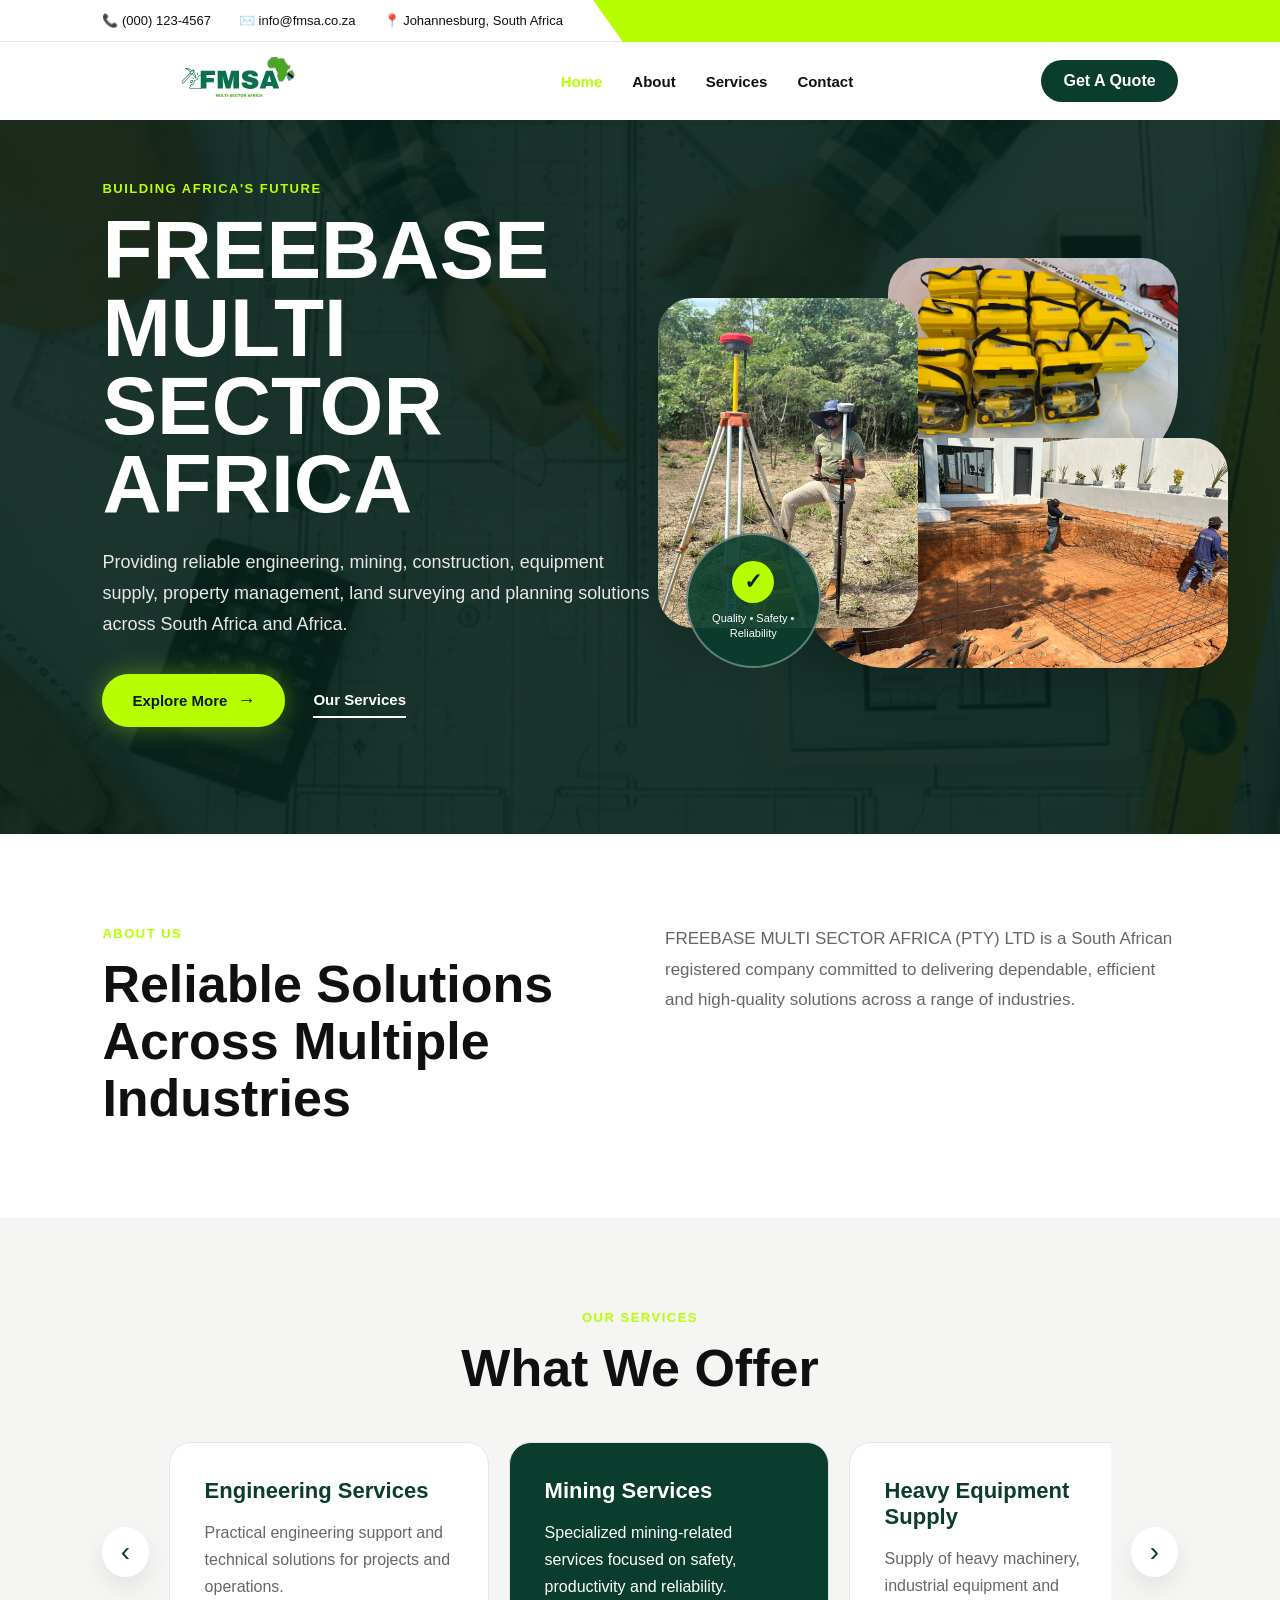
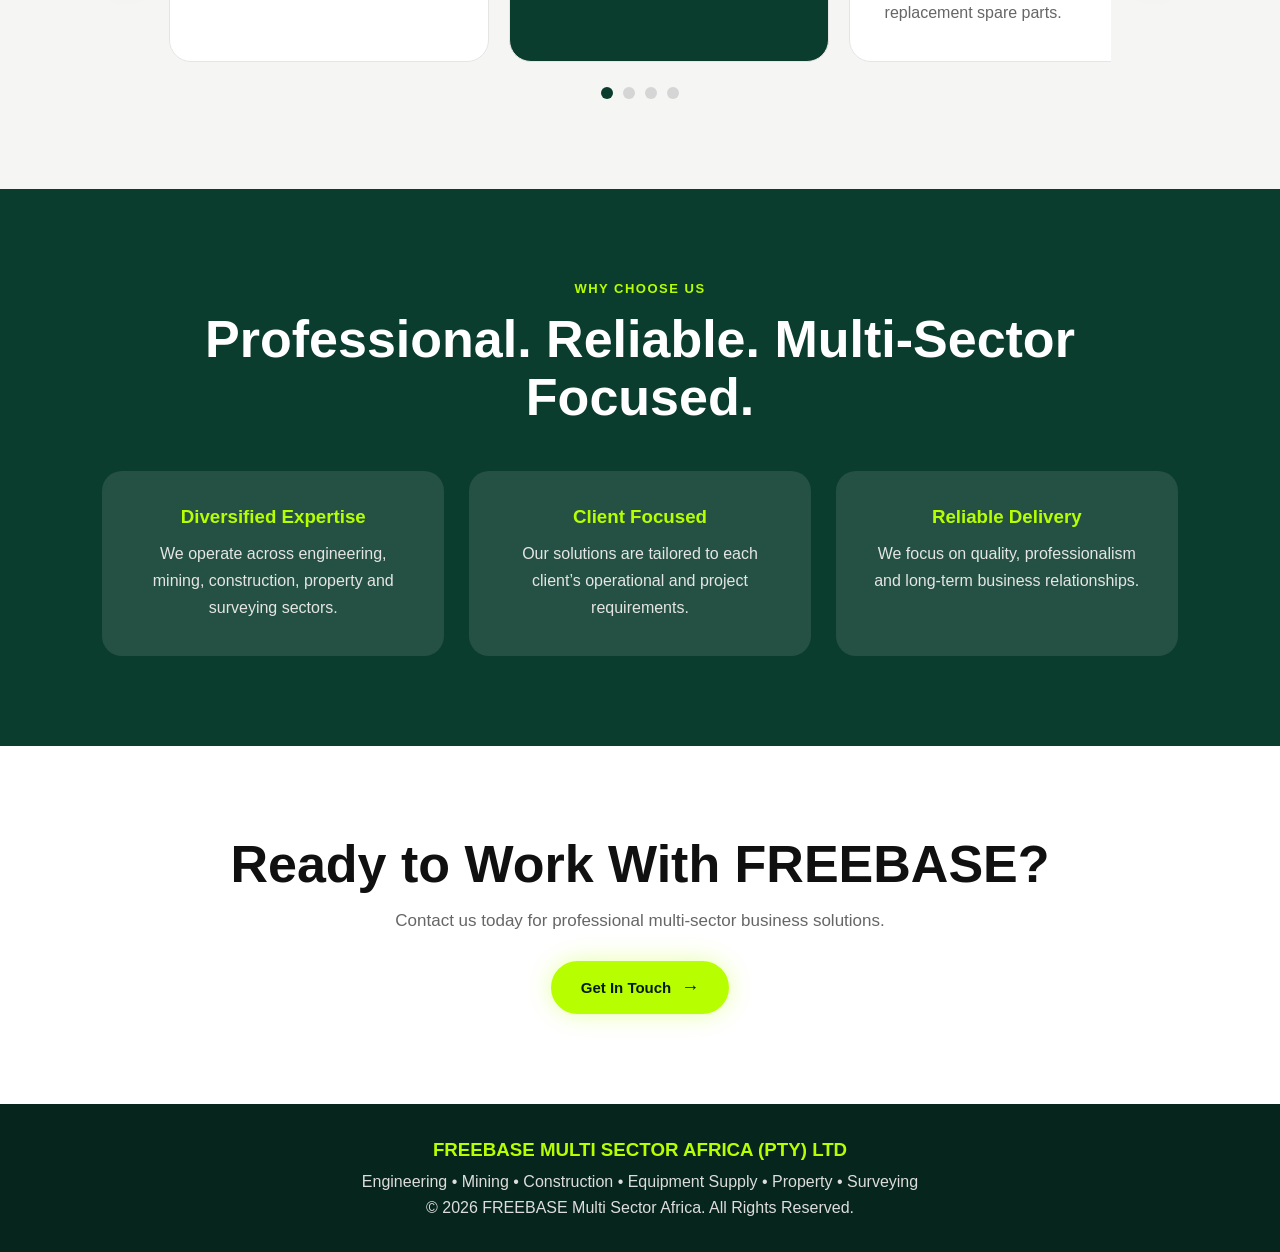
==== commit 8f012834: "Add smooth page transitions and final website polish" ====
--- a/index.html
+++ b/index.html
@@ -3,12 +3,9 @@
 <head>
   <meta charset="UTF-8" />
   <meta name="viewport" content="width=device-width, initial-scale=1.0" />
-
   <title>FREEBASE Multi Sector Africa</title>
-
   <link rel="stylesheet" href="style.css" />
 </head>
-
 <body>
 
 <header>
@@ -18,191 +15,158 @@
       <span>✉️ info@fmsa.co.za</span>
       <span>📍 Johannesburg, South Africa</span>
     </div>
-
     <div class="top-socials"></div>
-
   </div>
 </header>
-  <main>
 
-    <section class="hero">
-        <div class="hero-nav">
-          <div class="logo">
-            <img src="Pics/FMSA.svg" alt="FMSA Logo">
-          </div>
+<main>
+  <section class="hero">
+    <div class="hero-nav">
+      <a href="index.html" class="logo" aria-label="FREEBASE Multi Sector Africa home">
+        <img src="Pics/FMSA.svg" alt="FMSA Logo" />
+      </a>
 
-  <nav>
-    <a href="index.html" class="active">Home</a>
-    <a href="about.html">About</a>
-    <a href="services.html">Services</a>
-    <a href="contact.html">Contact</a>
-  </nav>
+      <nav aria-label="Main navigation">
+        <a href="index.html" class="active">Home</a>
+        <a href="about.html">About</a>
+        <a href="services.html">Services</a>
+        <a href="contact.html">Contact</a>
+      </nav>
 
-  <a href="contact.html" class="quote-btn">Get A Quote</a>
-</div>
+      <a href="contact.html" class="quote-btn">Get A Quote</a>
+    </div>
 
-      <div class="hero-text">
-        <span class="tag">Building Africa's Future</span>
+    <div class="hero-text">
+      <span class="tag">Building Africa's Future</span>
+      <h1>FREEBASE MULTI SECTOR AFRICA</h1>
+      <p>
+        Providing reliable engineering, mining, construction, equipment supply,
+        property management, land surveying and planning solutions across
+        South Africa and Africa.
+      </p>
 
-        <h1>FREEBASE MULTI SECTOR AFRICA</h1>
+      <div class="hero-buttons">
+        <a href="about.html" class="btn primary">Explore More</a>
+        <a href="services.html" class="btn secondary">Our Services</a>
+      </div>
+    </div>
 
-        <p>
-          Providing reliable engineering, mining, construction, equipment supply,
-          property management, land surveying and planning solutions across
-          South Africa and Africa.
-        </p>
+    <div class="hero-visual">
+      <div class="img-shape shape-one">
+        <img src="Proof Pics/IMG1.jpeg" alt="Planning and surveying work" />
+      </div>
 
-        <div class="hero-buttons">
-          <a href="about.html" class="btn primary">Explore More</a>
-          <a href="services.html" class="btn secondary">Our Services</a>
+      <div class="img-shape shape-two">
+        <img src="Proof Pics/IMG6.jpeg" alt="Engineering equipment" />
+      </div>
+
+      <div class="img-shape shape-three">
+        <img src="Proof Pics/IM8.jpeg" alt="Construction planning" />
+      </div>
+
+      <div class="quality-badge">
+        <span>✓</span>
+        <p>Quality • Safety • Reliability</p>
+      </div>
+    </div>
+  </section>
+
+  <section class="about-preview">
+    <div>
+      <span class="section-tag">About Us</span>
+      <h2>Reliable Solutions Across Multiple Industries</h2>
+    </div>
+
+    <p>
+      FREEBASE MULTI SECTOR AFRICA (PTY) LTD is a South African registered
+      company committed to delivering dependable, efficient and high-quality
+      solutions across a range of industries.
+    </p>
+  </section>
+
+  <section class="services">
+    <span class="section-tag">Our Services</span>
+    <h2>What We Offer</h2>
+
+    <div class="services-slider">
+      <button class="slider-btn prev" aria-label="Previous service">‹</button>
+
+      <div class="slider-window">
+        <div class="slider-track">
+          <article class="service-card">
+            <h3>Engineering Services</h3>
+            <p>Practical engineering support and technical solutions for projects and operations.</p>
+          </article>
+
+          <article class="service-card">
+            <h3>Mining Services</h3>
+            <p>Specialized mining-related services focused on safety, productivity and reliability.</p>
+          </article>
+
+          <article class="service-card">
+            <h3>Heavy Equipment Supply</h3>
+            <p>Supply of heavy machinery, industrial equipment and replacement spare parts.</p>
+          </article>
+
+          <article class="service-card">
+            <h3>Construction Services</h3>
+            <p>General construction and supply solutions for infrastructure and project needs.</p>
+          </article>
+
+          <article class="service-card">
+            <h3>Property Management</h3>
+            <p>Real estate and property management solutions for efficient property operations.</p>
+          </article>
+
+          <article class="service-card">
+            <h3>Planning & Surveying</h3>
+            <p>Urban planning, rural planning, land surveying, mapping and cadastral services.</p>
+          </article>
         </div>
       </div>
 
-      <div class="hero-visual">
-        <div class="img-shape shape-one">
-          <img src="Proof Pics/IMG1.jpeg" alt="Planning and surveying work" />
-        </div>
+      <button class="slider-btn next" aria-label="Next service">›</button>
+    </div>
 
-        <div class="img-shape shape-two">
-          <img src="Proof Pics/IMG6.jpeg" alt="Engineering plans" />
-        </div>
+    <div class="slider-dots" aria-label="Service slider navigation"></div>
+  </section>
 
-        <div class="img-shape shape-three">
-          <img src="Proof Pics/IM8.jpeg" alt="Construction planning" />
-        </div>
+  <section class="why">
+    <span class="section-tag">Why Choose Us</span>
+    <h2>Professional. Reliable. Multi-Sector Focused.</h2>
 
-        <div class="quality-badge">
-          <span>✓</span>
-          <p>Quality • Safety • Reliability</p>
-        </div>
-      </div>
-    </section>
-
-    <section class="about-preview">
+    <div class="why-grid">
       <div>
-        <span class="section-tag">About Us</span>
-        <h2>Reliable Solutions Across Multiple Industries</h2>
+        <h3>Diversified Expertise</h3>
+        <p>We operate across engineering, mining, construction, property and surveying sectors.</p>
       </div>
 
-      <p>
-        FREEBASE MULTI SECTOR AFRICA (PTY) LTD is a South African registered
-        company committed to delivering dependable, efficient and high-quality
-        solutions across a range of industries.
-      </p>
-    </section>
-
-    <section class="services">
-      <span class="section-tag">Our Services</span>
-      <h2>What We Offer</h2>
-
-      <div class="services-slider">
-        <button class="slider-btn prev" aria-label="Previous service">‹</button>
-
-        <div class="slider-window">
-          <div class="slider-track">
-
-            <article class="service-card">
-              <h3>Engineering Services</h3>
-              <p>
-                Practical engineering support and technical solutions for
-                projects and operations.
-              </p>
-            </article>
-
-            <article class="service-card">
-              <h3>Mining Services</h3>
-              <p>
-                Specialized mining-related services focused on safety,
-                productivity and reliability.
-              </p>
-            </article>
-
-            <article class="service-card">
-              <h3>Heavy Equipment Supply</h3>
-              <p>
-                Supply of heavy machinery, industrial equipment and replacement
-                spare parts.
-              </p>
-            </article>
-
-            <article class="service-card">
-              <h3>Construction Services</h3>
-              <p>
-                General construction and supply solutions for infrastructure and
-                project needs.
-              </p>
-            </article>
-
-            <article class="service-card">
-              <h3>Property Management</h3>
-              <p>
-                Real estate and property management solutions for efficient
-                property operations.
-              </p>
-            </article>
-
-            <article class="service-card">
-              <h3>Planning & Surveying</h3>
-              <p>
-                Urban planning, rural planning, land surveying, mapping and
-                cadastral services.
-              </p>
-            </article>
-
-          </div>
-        </div>
-
-        <button class="slider-btn next" aria-label="Next service">›</button>
+      <div>
+        <h3>Client Focused</h3>
+        <p>Our solutions are tailored to each client’s operational and project requirements.</p>
       </div>
 
-      <div class="slider-dots" aria-label="Service slider navigation"></div>
-    </section>
+      <div>
+        <h3>Reliable Delivery</h3>
+        <p>We focus on quality, professionalism and long-term business relationships.</p>
+      </div>
+    </div>
+  </section>
 
-    <section class="why">
-      <span class="section-tag">Why Choose Us</span>
-      <h2>Professional. Reliable. Multi-Sector Focused.</h2>
+  <section class="cta">
+    <h2>Ready to Work With FREEBASE?</h2>
+    <p>Contact us today for professional multi-sector business solutions.</p>
+    <a href="contact.html" class="btn primary">Get In Touch</a>
+  </section>
+</main>
 
-      <div class="why-grid">
-        <div>
-          <h3>Diversified Expertise</h3>
-          <p>
-            We operate across engineering, mining, construction, property and
-            surveying sectors.
-          </p>
-        </div>
+<footer>
+  <h3>FREEBASE MULTI SECTOR AFRICA (PTY) LTD</h3>
+  <p>Engineering • Mining • Construction • Equipment Supply • Property • Surveying</p>
+  <p>© 2026 FREEBASE Multi Sector Africa. All Rights Reserved.</p>
+</footer>
 
-        <div>
-          <h3>Client Focused</h3>
-          <p>
-            Our solutions are tailored to each client’s operational and project
-            requirements.
-          </p>
-        </div>
-
-        <div>
-          <h3>Reliable Delivery</h3>
-          <p>
-            We focus on quality, professionalism and long-term business
-            relationships.
-          </p>
-        </div>
-      </div>
-    </section>
-
-    <section class="cta">
-      <h2>Ready to Work With FREEBASE?</h2>
-      <p>Contact us today for professional multi-sector business solutions.</p>
-      <a href="contact.html" class="btn primary">Get In Touch</a>
-    </section>
-
-  </main>
-
-  <footer>
-    <h3>FREEBASE MULTI SECTOR AFRICA (PTY) LTD</h3>
-    <p>Engineering • Mining • Construction • Equipment Supply • Property • Surveying</p>
-    <p>© 2026 FREEBASE Multi Sector Africa. All Rights Reserved.</p>
-  </footer>
-
-  <script src="script.js"></script>
+<script src="script.js"></script>
+<script src="transition.js"></script>
 </body>
-</html>+</html>
--- a/style.css
+++ b/style.css
@@ -8,16 +8,36 @@
   --green: #0b3d2e;
   --dark-green: #06251c;
   --lime: #b7ff00;
-  --gold: #b7ff00;
   --white: #ffffff;
   --light: #f5f6f3;
   --dark: #101010;
   --gray: #666666;
 }
 
+/* Smooth Page Transition */
+body {
+    opacity: 0;
+    animation: pageFade .25s ease forwards;
+}
+
+@keyframes pageFade {
+    from {
+        opacity: 0;
+        transform: translateY(8px);
+    }
+    to {
+        opacity: 1;
+        transform: translateY(0);
+    }
+}
+
 /* =========================
    Global
 ========================= */
+html {
+  scroll-behavior: smooth;
+}
+
 body {
   font-family: Arial, sans-serif;
   background: var(--light);
@@ -27,6 +47,10 @@
 
 a {
   text-decoration: none;
+}
+
+img {
+  max-width: 100%;
 }
 
 /* =========================
@@ -85,7 +109,7 @@
   top: 0;
   left: 0;
   right: 0;
-  height: 72px;
+  height: 78px;
   background: var(--white);
   padding: 0 8%;
   display: flex;
@@ -95,20 +119,29 @@
 }
 
 .logo {
-  font-size: 24px;
-  font-weight: 900;
-  color: var(--green);
-  letter-spacing: 1px;
+  height: 78px;
+  display: flex;
+  align-items: center;
+  justify-content: center;
+  flex-shrink: 0;
+}
+
+.logo img {
+  width: 270px;
+  height: auto;
+  display: block;
+  transform: translateY(7px);
 }
 
 nav {
   display: flex;
+  align-items: center;
   gap: 30px;
 }
 
 nav a {
   color: var(--dark);
-  font-weight: 600;
+  font-weight: 700;
   font-size: 15px;
 }
 
@@ -319,7 +352,7 @@
 }
 
 /* =========================
-   Home Sections
+   Shared Home Sections
 ========================= */
 .about-preview,
 .services,
@@ -350,10 +383,11 @@
 }
 
 /* =========================
-   About Page - Modern Layout
+   About Page
 ========================= */
 .about-page,
-.about-modern {
+.about-modern,
+.services-page {
   position: relative;
   padding: 150px 8% 90px;
   overflow: hidden;
@@ -364,7 +398,8 @@
 }
 
 .about-page::before,
-.about-modern::before {
+.about-modern::before,
+.services-page::before {
   content: "";
   position: absolute;
   inset: 0;
@@ -373,7 +408,6 @@
     linear-gradient(90deg, rgba(6, 37, 28, 0.035) 1px, transparent 1px);
   background-size: 60px 60px;
   pointer-events: none;
-  z-index: 0;
 }
 
 .about-page::after,
@@ -386,7 +420,6 @@
   font-weight: 900;
   color: rgba(6, 37, 28, 0.04);
   pointer-events: none;
-  z-index: 0;
 }
 
 .about-layout,
@@ -406,9 +439,11 @@
   margin-bottom: 26px;
 }
 
-.about-left h1 span {
+.about-left h1 span,
+.services-hero-text h1 span,
+.services-cta h2 span,
+.contact-hero h1 span {
   color: var(--lime);
-  display: block;
 }
 
 .about-intro {
@@ -428,13 +463,11 @@
 
 .bottom-images img,
 .top-about-img,
-.about-images-new img,
-.small-img-row img {
+.services-hero-images img,
+.services-cta img {
   width: 100%;
   display: block;
   object-fit: cover;
-  background: none;
-  padding: 0;
   box-shadow: none;
 }
 
@@ -451,29 +484,6 @@
   object-position: center;
 }
 
-.about-images-new {
-  width: 100%;
-  display: flex;
-  flex-direction: column;
-  gap: 18px;
-}
-
-.about-images-new img {
-  height: 380px;
-  border-radius: 26px;
-}
-
-.small-img-row {
-  display: grid;
-  grid-template-columns: 1fr 1fr;
-  gap: 18px;
-}
-
-.small-img-row img {
-  height: 190px;
-  border-radius: 22px;
-}
-
 .about-btn-new {
   margin-top: 30px;
   display: inline-flex;
@@ -482,7 +492,6 @@
   background: var(--dark-green);
   color: var(--white);
   padding: 14px 26px;
-  border-radius: 50px;
   font-weight: 900;
   text-transform: uppercase;
   box-shadow: 0 15px 35px rgba(0, 0, 0, 0.14);
@@ -503,12 +512,7 @@
   background: var(--green);
 }
 
-.about-right-modern {
-  position: relative;
-}
-
-.feature-list,
-.about-features {
+.feature-list {
   display: flex;
   flex-direction: column;
   gap: 38px;
@@ -541,7 +545,6 @@
   font-size: 27px;
   text-transform: uppercase;
   margin-bottom: 12px;
-  position: relative;
 }
 
 .feature-item h3::after {
@@ -560,41 +563,8 @@
   line-height: 1.65;
 }
 
-.stats {
-  position: relative;
-  z-index: 2;
-  width: 100vw;
-  margin: 80px 0 0;
-  margin-left: calc(50% - 50vw);
-  padding: 0 8%;
-  display: grid;
-  grid-template-columns: repeat(4, 1fr);
-  text-align: center;
-}
-
-.stats div {
-  padding: 20px 30px;
-  border-right: 1px solid #dcdcdc;
-}
-
-.stats div:last-child {
-  border-right: none;
-}
-
-.stats h2 {
-  color: var(--dark-green);
-  font-size: 42px;
-  font-weight: 800;
-  margin-bottom: 8px;
-}
-
-.stats p {
-  color: var(--gray);
-  font-size: 15px;
-}
-
 /* =========================
-   Services Section
+   Home Services Slider
 ========================= */
 .services {
   background: var(--light);
@@ -642,7 +612,8 @@
   color: var(--white);
 }
 
-.service-card:hover {
+.service-card:hover,
+.service-box:hover {
   transform: translateY(-8px);
   box-shadow: 0 15px 35px rgba(0, 0, 0, 0.08);
 }
@@ -687,6 +658,7 @@
 .slider-dot {
   width: 12px;
   height: 12px;
+  border: none;
   border-radius: 50%;
   background: #d5d5d5;
   cursor: pointer;
@@ -757,205 +729,10 @@
 }
 
 /* =========================
-   Responsive
+   Services Page
 ========================= */
-@media (max-width: 900px) {
-  .about-layout,
-  .about-container {
-    grid-template-columns: 1fr;
-  }
-
-  .feature-list,
-  .about-features {
-    padding-top: 20px;
-  }
-
-  .feature-item {
-    grid-template-columns: 1fr;
-    text-align: center;
-  }
-
-  .feature-icon {
-    margin: auto;
-  }
-
-  .feature-item h3::after {
-    margin: 9px auto 0;
-  }
-
-  .bottom-images,
-  .small-img-row {
-    grid-template-columns: 1fr;
-  }
-
-  .top-about-img {
-    height: 340px;
-  }
-}
-
-@media (max-width: 600px) {
-  .top-bar {
-    height: auto;
-    padding: 12px 6%;
-    flex-direction: column;
-    gap: 20px;
-  }
-
-  .top-info {
-    flex-direction: column;
-    gap: 6px;
-    text-align: center;
-  }
-
-  .top-socials {
-    width: 100%;
-    height: 36px;
-    margin-left: 0;
-    border-radius: 30px;
-  }
-
-  .top-socials::before {
-    display: none;
-  }
-
-  .hero-nav {
-    top: 0;
-    height: auto;
-    padding: 14px 6%;
-    flex-direction: column;
-    gap: 14px;
-  }
-
-  nav {
-    flex-wrap: wrap;
-    justify-content: center;
-    gap: 18px;
-  }
-
-  .quote-btn {
-    display: none;
-  }
-
-  .hero {
-    grid-template-columns: 1fr;
-    text-align: center;
-    padding: 190px 6% 80px;
-  }
-
-  .hero p {
-    margin: auto;
-  }
-
-  .hero-buttons {
-    justify-content: center;
-  }
-
-  .hero-visual {
-    height: 420px;
-    margin-top: 25px;
-  }
-
-  .shape-one {
-    left: 0;
-    right: auto;
-    top: 40px;
-    width: 45%;
-    height: 260px;
-  }
-
-  .shape-two {
-    right: 0;
-    top: 20px;
-    width: 55%;
-    height: 210px;
-  }
-
-  .shape-three {
-    right: 10%;
-    bottom: 20px;
-    width: 70%;
-    height: 190px;
-  }
-
-  .quality-badge {
-    left: 10px;
-    bottom: 20px;
-    width: 110px;
-    height: 110px;
-  }
-
-  .about-page,
-  .about-modern {
-    padding: 190px 6% 90px;
-  }
-
-  .about-preview,
-  .why-grid,
-  .stats {
-    grid-template-columns: 1fr;
-    text-align: center;
-  }
-
-  .about-left h1 {
-    font-size: 38px;
-  }
-
-  .about-intro {
-    font-size: 16px;
-  }
-
-  .top-about-img,
-  .about-images-new img {
-    height: 280px;
-  }
-
-  .bottom-images img,
-  .small-img-row img {
-    height: 220px;
-  }
-
-  .stats {
-    width: 100%;
-    margin-left: 0;
-    padding: 0;
-  }
-
-  .stats div {
-    border-right: none;
-    border-bottom: 1px solid #dcdcdc;
-  }
-
-  .stats div:last-child {
-    border-bottom: none;
-  }
-
-  .services-slider {
-    flex-direction: column;
-  }
-
-  .service-card {
-    text-align: center;
-  }
-}
-
 .services-page {
-  position: relative;
-  padding: 150px 8% 0;
-  background:
-    radial-gradient(circle at top left, rgba(183,255,0,.13), transparent 40%),
-    linear-gradient(#ffffff, #f7faf8);
-  overflow: hidden;
-}
-
-.services-page::before {
-  content: "";
-  position: absolute;
-  inset: 0;
-  background-image:
-    linear-gradient(rgba(6,37,28,.035) 1px, transparent 1px),
-    linear-gradient(90deg, rgba(6,37,28,.035) 1px, transparent 1px);
-  background-size: 60px 60px;
-  pointer-events: none;
+  padding-bottom: 0;
 }
 
 .services-hero,
@@ -982,11 +759,6 @@
   margin-bottom: 28px;
 }
 
-.services-hero-text h1 span,
-.services-cta h2 span {
-  color: var(--lime);
-}
-
 .services-hero-text p {
   max-width: 620px;
   font-size: 18px;
@@ -1000,16 +772,9 @@
   gap: 18px;
 }
 
-.services-hero-images img {
-  width: 100%;
-  object-fit: cover;
-  display: block;
-  border-radius: 26px;
-}
-
 .service-img-large {
   height: 390px;
-  border-radius: 36px 12px 36px 12px !important;
+  border-radius: 36px 12px 36px 12px;
 }
 
 .services-hero-images div {
@@ -1019,6 +784,7 @@
 
 .services-hero-images div img {
   height: 186px;
+  border-radius: 26px;
 }
 
 .services-title {
@@ -1042,42 +808,36 @@
   padding: 35px 22px;
   border-radius: 24px;
   text-align: center;
-  box-shadow: 0 18px 45px rgba(0,0,0,.06);
+  box-shadow: 0 18px 45px rgba(0, 0, 0, 0.06);
   transition: 0.3s ease;
 }
 
-.service-box:hover {
+.service-icon {
+  width: 90px;
+  height: 90px;
+  margin: 0 auto 25px;
+  border-radius: 50%;
+  background: #042d22;
+  border: 5px solid var(--lime);
+  display: flex;
+  justify-content: center;
+  align-items: center;
+  transition: 0.35s ease;
+}
+
+.service-icon i {
+  font-size: 36px;
+  color: var(--white);
+  transition: 0.35s ease;
+}
+
+.service-box:hover .service-icon {
+  background: var(--lime);
   transform: translateY(-8px);
 }
 
-.service-icon{
-    width:90px;
-    height:90px;
-    margin:0 auto 25px;
-    border-radius:50%;
-    background:#042d22;
-    border:5px solid #b6ff00;
-
-    display:flex;
-    justify-content:center;
-    align-items:center;
-
-    transition:.35s ease;
-}
-
-.service-icon i{
-    font-size:36px;
-    color:#fff;
-    transition:.35s ease;
-}
-
-.service-box:hover .service-icon{
-    background:#b6ff00;
-    transform:translateY(-8px);
-}
-
-.service-box:hover .service-icon i{
-    color:#042d22;
+.service-box:hover .service-icon i {
+  color: var(--dark-green);
 }
 
 .service-box h3 {
@@ -1091,142 +851,62 @@
   color: #333;
   font-size: 15px;
   line-height: 1.7;
-  margin-bottom: 24px;
-}
-
-.service-box a {
+}
+
+.service-values {
+  margin: 70px 0;
+  background: var(--dark-green);
+  border-radius: 25px;
+  display: grid;
+  grid-template-columns: repeat(4, 1fr);
+  overflow: hidden;
+  box-shadow: 0 20px 45px rgba(0, 0, 0, 0.12);
+}
+
+.value-item {
+  display: flex;
+  align-items: center;
+  gap: 22px;
+  padding: 35px;
+  border-right: 1px solid rgba(255, 255, 255, 0.12);
+  transition: 0.3s;
+}
+
+.value-item:last-child {
+  border-right: none;
+}
+
+.value-item:hover {
+  background: #0d3328;
+}
+
+.value-icon {
+  width: 72px;
+  height: 72px;
+  min-width: 72px;
+  border-radius: 50%;
+  background: rgba(183, 255, 0, 0.12);
+  display: flex;
+  justify-content: center;
+  align-items: center;
+}
+
+.value-icon i {
   color: var(--lime);
-  font-weight: 900;
-}
-
-.service-values{
-    margin:70px 0;
-    background:var(--dark-green);
-    border-radius:25px;
-    display:grid;
-    grid-template-columns:repeat(4,1fr);
-    overflow:hidden;
-    box-shadow:0 20px 45px rgba(0,0,0,.12);
-}
-
-.value-item{
-    display:flex;
-    align-items:center;
-    gap:22px;
-    padding:35px;
-    border-right:1px solid rgba(255,255,255,.12);
-    transition:.3s;
-}
-
-.value-item:last-child{
-    border-right:none;
-}
-
-.value-item:hover{
-    background:#0d3328;
-}
-
-.value-icon{
-    width:72px;
-    height:72px;
-    min-width:72px;
-    border-radius:50%;
-    background:rgba(183,255,0,.12);
-    display:flex;
-    justify-content:center;
-    align-items:center;
-}
-
-.value-icon i{
-    color:var(--lime);
-    font-size:32px;
-}
-
-.value-text h4{
-    color:#fff;
-    font-size:20px;
-    margin-bottom:8px;
-    font-weight:700;
-}
-
-.value-text p{
-    color:#cfd8d3;
-    font-size:14px;
-    line-height:1.6;
-}
-
-@media(max-width:1100px){
-
-.service-values{
-grid-template-columns:repeat(2,1fr);
-}
-
-.value-item:nth-child(2){
-border-right:none;
-}
-
-}
-
-@media(max-width:700px){
-
-.service-values{
-grid-template-columns:1fr;
-}
-
-.value-item{
-border-right:none;
-border-bottom:1px solid rgba(255,255,255,.1);
-}
-
-.value-item:last-child{
-border-bottom:none;
-}
-
-}
-
-.value-icon {
-  font-size: 48px;
-  color: var(--lime);
-  line-height: 1;
-}
-
-.value-item h4 {
-  color: #fff;
-  font-size: 19px;
+  font-size: 32px;
+}
+
+.value-text h4 {
+  color: var(--white);
+  font-size: 20px;
   margin-bottom: 8px;
-}
-
-.value-item p {
-  color: #e5e5e5;
-  line-height: 1.5;
-  font-size: 15px;
-}
-
-@media (max-width:1100px){
-  .service-values{
-    grid-template-columns:repeat(2,1fr);
-    row-gap:30px;
-  }
-
-  .value-item:nth-child(2){
-    border-right:none;
-  }
-}
-
-@media (max-width:700px){
-  .service-values{
-    grid-template-columns:1fr;
-  }
-
-  .value-item{
-    border-right:none;
-    border-bottom:1px solid rgba(183,255,0,.25);
-    padding:18px 0;
-  }
-
-  .value-item:last-child{
-    border-bottom:none;
-  }
+  font-weight: 700;
+}
+
+.value-text p {
+  color: #cfd8d3;
+  font-size: 14px;
+  line-height: 1.6;
 }
 
 .services-cta {
@@ -1253,49 +933,17 @@
 }
 
 .services-cta img {
-  width: 100%;
   height: 330px;
-  object-fit: cover;
   border-radius: 28px;
 }
 
-@media (max-width: 1100px) {
-  .service-grid {
-    grid-template-columns: repeat(3, 1fr);
-  }
-
-  .service-values {
-    grid-template-columns: repeat(2, 1fr);
-  }
-
-  .service-values div {
-    border-right: none;
-  }
-}
-
-@media (max-width: 800px) {
-  .services-hero,
-  .services-cta {
-    grid-template-columns: 1fr;
-  }
-
-  .services-hero-images {
-    grid-template-columns: 1fr;
-  }
-
-  .service-grid {
-    grid-template-columns: 1fr;
-  }
-
-  .service-values {
-    grid-template-columns: 1fr;
-  }
-}
-
+/* =========================
+   Contact Page
+========================= */
 .contact-page {
   position: relative;
   padding-top: 72px;
-  background: #fff;
+  background: var(--white);
   overflow: hidden;
 }
 
@@ -1305,11 +953,11 @@
   display: flex;
   align-items: center;
   background:
-    linear-gradient(90deg, rgba(6,37,28,.96), rgba(6,37,28,.86), rgba(6,37,28,.50)),
+    linear-gradient(90deg, rgba(6, 37, 28, 0.96), rgba(6, 37, 28, 0.86), rgba(6, 37, 28, 0.5)),
     url("Pics/PIC10.png");
   background-size: cover;
   background-position: center;
-  color: #fff;
+  color: var(--white);
 }
 
 .contact-hero h1 {
@@ -1319,7 +967,6 @@
 }
 
 .contact-hero h1 span {
-  color: var(--lime);
   display: block;
 }
 
@@ -1333,10 +980,10 @@
 .contact-content {
   padding: 70px 8% 90px;
   display: grid;
-  grid-template-columns: .8fr 1.2fr;
+  grid-template-columns: 0.8fr 1.2fr;
   gap: 70px;
   background:
-    radial-gradient(circle at left, rgba(183,255,0,.08), transparent 35%),
+    radial-gradient(circle at left, rgba(183, 255, 0, 0.08), transparent 35%),
     linear-gradient(#fff, #f7faf8);
 }
 
@@ -1360,7 +1007,6 @@
   gap: 20px;
   align-items: center;
   margin-bottom: 28px;
-  position: relative;
 }
 
 .contact-icon {
@@ -1368,11 +1014,11 @@
   height: 58px;
   border-radius: 50%;
   background: var(--dark-green);
-  color: #fff;
+  color: var(--white);
   display: grid;
   place-items: center;
   font-size: 22px;
-  box-shadow: 0 12px 25px rgba(0,0,0,.12);
+  box-shadow: 0 12px 25px rgba(0, 0, 0, 0.12);
 }
 
 .contact-item h4 {
@@ -1388,10 +1034,10 @@
 }
 
 .contact-form-box {
-  background: rgba(255,255,255,.95);
+  background: rgba(255, 255, 255, 0.95);
   padding: 45px;
   border-radius: 24px;
-  box-shadow: 0 20px 55px rgba(0,0,0,.08);
+  box-shadow: 0 20px 55px rgba(0, 0, 0, 0.08);
 }
 
 .form-grid {
@@ -1410,7 +1056,7 @@
   left: 18px;
   color: var(--dark-green);
   font-size: 18px;
-  opacity: .75;
+  opacity: 0.75;
 }
 
 .input-group input,
@@ -1421,15 +1067,15 @@
   border-radius: 8px;
   padding: 18px 18px 18px 52px;
   font-size: 15px;
-  background: #fff;
+  background: var(--white);
   color: #111;
-  transition: .3s ease;
+  transition: 0.3s ease;
 }
 
 .input-group input:focus,
 .input-group textarea:focus {
   border-color: var(--lime);
-  box-shadow: 0 0 0 3px rgba(183,255,0,.18);
+  box-shadow: 0 0 0 3px rgba(183, 255, 0, 0.18);
 }
 
 .textarea-group {
@@ -1453,36 +1099,40 @@
   display: inline-flex;
   align-items: center;
   gap: 18px;
-  transition: .3s ease;
+  transition: 0.3s ease;
 }
 
 .send-btn:hover {
   background: var(--dark-green);
-  color: #fff;
+  color: var(--white);
 }
 
 .contact-footer {
   background: var(--dark-green);
-  color: #fff;
+  color: var(--white);
   padding: 60px 8% 20px;
   text-align: left;
 }
 
-.footer-grid{
-  display:grid;
-  grid-template-columns:1.6fr 1fr 1.2fr;
-  gap:80px;
-  align-items:flex-start;
-}
-
-.contact-footer h2 {
-  color: var(--lime);
-  font-size: 40px;
-  margin-bottom: 16px;
+.footer-grid {
+  display: grid;
+  grid-template-columns: 1.6fr 1fr 1.2fr;
+  gap: 80px;
+  align-items: flex-start;
+}
+
+.footer-logo {
+  margin-bottom: 20px;
+}
+
+.footer-logo img {
+  width: 220px;
+  height: auto;
+  display: block;
 }
 
 .contact-footer h3 {
-  color: #fff;
+  color: var(--white);
   margin-bottom: 20px;
 }
 
@@ -1500,7 +1150,7 @@
   display: block;
   color: #e6e6e6;
   margin-bottom: 12px;
-  transition: .3s;
+  transition: 0.3s;
 }
 
 .contact-footer a:hover {
@@ -1517,53 +1167,251 @@
   width: 34px;
   height: 34px;
   border-radius: 50%;
-  background: rgba(183,255,0,.12);
+  background: rgba(183, 255, 0, 0.12);
   color: var(--lime);
   display: grid;
   place-items: center;
   margin-bottom: 0;
 }
 
-.newsletter {
-  margin-top: 18px;
-  display: flex;
-  border: 1px solid rgba(255,255,255,.18);
-  border-radius: 6px;
-  overflow: hidden;
-}
-
-.newsletter input {
-  flex: 1;
-  background: transparent;
-  border: none;
-  outline: none;
-  padding: 14px;
-  color: #fff;
-}
-
-.newsletter button {
-  width: 50px;
-  border: none;
-  background: var(--lime);
-  color: var(--dark-green);
-  cursor: pointer;
-}
-
 .copyright {
   text-align: center;
-  border-top: 1px solid rgba(255,255,255,.12);
+  border-top: 1px solid rgba(255, 255, 255, 0.12);
   padding-top: 20px;
   font-size: 14px;
 }
 
-@media (max-width: 900px) {
-  .contact-content,
+/* =========================
+   Responsive
+========================= */
+@media (max-width: 1200px) {
+  .service-grid {
+    grid-template-columns: repeat(3, 1fr);
+  }
+
+  .service-values {
+    grid-template-columns: repeat(2, 1fr);
+  }
+
+  .value-item:nth-child(2) {
+    border-right: none;
+  }
+}
+
+@media (max-width: 1024px) {
+  .logo img {
+    width: 170px;
+  }
+
+  .hero,
+  .about-layout,
+  .services-hero,
+  .services-cta,
+  .contact-content {
+    grid-template-columns: 1fr;
+  }
+
+  .hero {
+    text-align: center;
+  }
+
+  .hero p,
+  .about-intro,
+  .services-hero-text p {
+    margin-left: auto;
+    margin-right: auto;
+  }
+
+  .hero-buttons {
+    justify-content: center;
+  }
+
+  .hero-visual {
+    max-width: 640px;
+    margin: 25px auto 0;
+  }
+
+  .feature-list {
+    padding-top: 20px;
+  }
+}
+
+@media (max-width: 768px) {
+  .top-bar {
+    height: 34px;
+    padding: 0 0 0 4%;
+    font-size: 10px;
+  }
+
+  .top-info {
+    gap: 10px;
+    overflow: hidden;
+  }
+
+  .top-info span {
+    font-size: 10px;
+  }
+
+  .top-socials {
+    height: 34px;
+    margin-left: 12px;
+  }
+
+  .top-socials::before {
+    left: -22px;
+    border-top: 34px solid var(--lime);
+    border-left: 22px solid transparent;
+  }
+
+  .hero-nav {
+    top: 34px;
+    height: 74px;
+    padding: 0 4%;
+  }
+
+  .logo,
+  .logo img {
+    height: auto;
+  }
+
+  .logo img {
+    width: 110px;
+    transform: none;
+  }
+
+  nav {
+    gap: 14px;
+    flex-wrap: nowrap;
+  }
+
+  nav a {
+    font-size: 13px;
+  }
+
+  .quote-btn {
+    display: none;
+  }
+
+  .hero {
+    grid-template-columns: 1fr;
+    text-align: left;
+    padding: 145px 6% 80px;
+  }
+
+  .hero h1 {
+    font-size: clamp(44px, 12vw, 62px);
+  }
+
+  .hero p {
+    font-size: 20px;
+    line-height: 1.7;
+    margin-left: 0;
+  }
+
+  .hero-buttons {
+    justify-content: flex-start;
+  }
+
+  .hero-visual {
+    height: 420px;
+  }
+
+  .shape-one {
+    left: 0;
+    right: auto;
+    top: 40px;
+    width: 45%;
+    height: 260px;
+  }
+
+  .shape-two {
+    right: 0;
+    top: 20px;
+    width: 55%;
+    height: 210px;
+  }
+
+  .shape-three {
+    right: 10%;
+    bottom: 20px;
+    width: 70%;
+    height: 190px;
+  }
+
+  .quality-badge {
+    left: 10px;
+    bottom: 20px;
+    width: 110px;
+    height: 110px;
+  }
+
+  .about-page,
+  .about-modern,
+  .services-page,
+  .contact-page {
+    padding-top: 145px;
+  }
+
+  .about-left h1 {
+    font-size: 38px;
+  }
+
+  .bottom-images,
+  .services-hero-images,
+  .form-grid,
+  .why-grid,
   .footer-grid {
     grid-template-columns: 1fr;
   }
 
-  .form-grid {
+  .services-hero-images div {
     grid-template-columns: 1fr;
+  }
+
+  .top-about-img,
+  .services-hero-images img,
+  .service-img-large {
+    height: 280px;
+  }
+
+  .bottom-images img,
+  .services-hero-images div img {
+    height: 220px;
+  }
+
+  .feature-item {
+    grid-template-columns: 1fr;
+    text-align: center;
+  }
+
+  .feature-icon {
+    margin: auto;
+  }
+
+  .feature-item h3::after {
+    margin: 9px auto 0;
+  }
+
+  .services-slider {
+    flex-direction: column;
+  }
+
+  .service-card {
+    text-align: center;
+  }
+
+  .service-grid,
+  .service-values {
+    grid-template-columns: 1fr;
+  }
+
+  .value-item {
+    border-right: none;
+    border-bottom: 1px solid rgba(183, 255, 0, 0.25);
+  }
+
+  .value-item:last-child {
+    border-bottom: none;
   }
 
   .contact-hero {
@@ -1571,260 +1419,32 @@
   }
 }
 
-
-/* Final top ribbon match for all pages */
-.top-bar {
-  height: 42px;
-  padding: 0 0 0 8%;
-  background: var(--white);
-  color: var(--dark);
-  display: flex;
-  align-items: center;
-  font-size: 13px;
-  border-bottom: 1px solid #e8e8e8;
-  overflow: visible;
-}
-
-.top-info {
-  display: flex;
-  align-items: center;
-  gap: 28px;
-  white-space: nowrap;
-}
-
-.top-socials {
-  flex: 1;
-  height: 42px;
-  background: var(--lime);
-  position: relative;
-  margin-left: 60px;
-  display: block;
-  border-radius: 0;
-}
-
-.top-socials::before {
-  content: "";
-  position: absolute;
-  left: -30px;
-  top: 0;
-  width: 0;
-  height: 0;
-  border-top: 42px solid var(--lime);
-  border-left: 30px solid transparent;
-}
-
-.top-socials i,
-.top-socials a {
-  display: none !important;
-}
-
-
-/* ===== FINAL MOBILE HEADER FIX ===== */
-@media (max-width:768px){
-
-.top-bar{
-display:flex;
-flex-direction:column;
-align-items:center;
-justify-content:center;
-padding:10px 15px;
-height:auto;
-gap:8px;
-}
-
-.top-info{
-display:flex;
-flex-direction:column;
-align-items:center;
-justify-content:center;
-gap:6px;
-width:100%;
-white-space:normal;
-text-align:center;
-}
-
-.top-info span{
-display:block;
-font-size:13px;
-}
-
-.top-socials{
-display:none !important;
-}
-
-.hero-nav{
-position:relative;
-top:0;
-padding:18px 6%;
-height:auto;
-flex-direction:column;
-gap:15px;
-}
-
-nav{
-justify-content:center;
-flex-wrap:wrap;
-gap:20px;
-}
-
-.quote-btn{
-display:none;
-}
-
-.contact-page,
-.about-page,
-.about-modern,
-.services-page{
-padding-top:140px;
-}
-
-}
-
-/* FINAL MOBILE HEADER FIX */
-@media (max-width: 768px) {
-  .top-bar {
-    display: none !important;
+@media (max-width: 430px) {
+  .top-info {
+    gap: 6px;
+  }
+
+  .top-info span {
+    font-size: 9px;
   }
 
   .hero-nav {
-    position: relative !important;
-    top: auto !important;
-    height: auto !important;
-    padding: 18px 6% !important;
-    flex-direction: column !important;
-    gap: 12px !important;
-  }
-
-  .logo {
-    font-size: 34px !important;
+    padding: 0 3%;
+  }
+
+  .logo img {
+    width: 95px;
   }
 
   nav {
-    display: flex !important;
-    justify-content: center !important;
-    gap: 22px !important;
-    flex-wrap: wrap !important;
+    gap: 10px;
   }
 
   nav a {
-    font-size: 20px !important;
-  }
-
-  .quote-btn {
-    display: none !important;
-  }
-
-  .hero,
-  .about-page,
-  .services-page,
-  .contact-page {
-    padding-top: 40px !important;
-  }
-}
-
-/* MOBILE HEADER — CLOSE TO DESKTOP LOOK */
-@media (max-width: 768px) {
-  .top-bar {
-    height: 34px !important;
-    padding: 0 0 0 4% !important;
-    display: flex !important;
-    align-items: center !important;
-    font-size: 10px !important;
-  }
-
-  .top-info {
-    flex-direction: row !important;
-    gap: 10px !important;
-    white-space: nowrap !important;
-    overflow: hidden !important;
-  }
-
-  .top-info span {
-    font-size: 10px !important;
-  }
-
-  .top-socials {
-    display: block !important;
-    height: 34px !important;
-    margin-left: 12px !important;
-    background: var(--lime) !important;
-  }
-
-  .top-socials::before {
-    left: -22px !important;
-    border-top: 34px solid var(--lime) !important;
-    border-left: 22px solid transparent !important;
-  }
-
-  .hero-nav {
-    position: absolute !important;
-    top: 34px !important;
-    height: 64px !important;
-    padding: 0 4% !important;
-    background: #fff !important;
-    flex-direction: row !important;
-    justify-content: space-between !important;
-    align-items: center !important;
-  }
-
-  .logo {
-    font-size: 21px !important;
-  }
-
-  nav {
-    flex-direction: row !important;
-    gap: 12px !important;
-    flex-wrap: nowrap !important;
-  }
-
-  nav a {
-    font-size: 12px !important;
-    font-weight: 700 !important;
-  }
-
-  .quote-btn {
-    display: none !important;
-  }
-
-  .hero {
-    padding-top: 130px !important;
-    text-align: left !important;
-  }
-
-  .about-page,
-  .services-page,
-  .contact-page {
-    padding-top: 130px !important;
-  }
-}
-
-.logo{
-    display:flex;
-    align-items:center;
-    flex-shrink:0;
-}
-
-.logo img{
-    width: 300px;
-    transform: translateY(8px);
-}
-
-@media (max-width:768px){
-    .logo img{
-        width:140px;
-    }
-}
-
-@media (max-width:1024px){
-    .logo img{
-        width:170px;
-    }
-}
-
-.footer-logo{
-    margin-bottom:20px;
-}
-
-.footer-logo img{
-    width:220px;
-}+    font-size: 12px;
+  }
+
+  .btn {
+    padding: 13px 22px;
+  }
+}
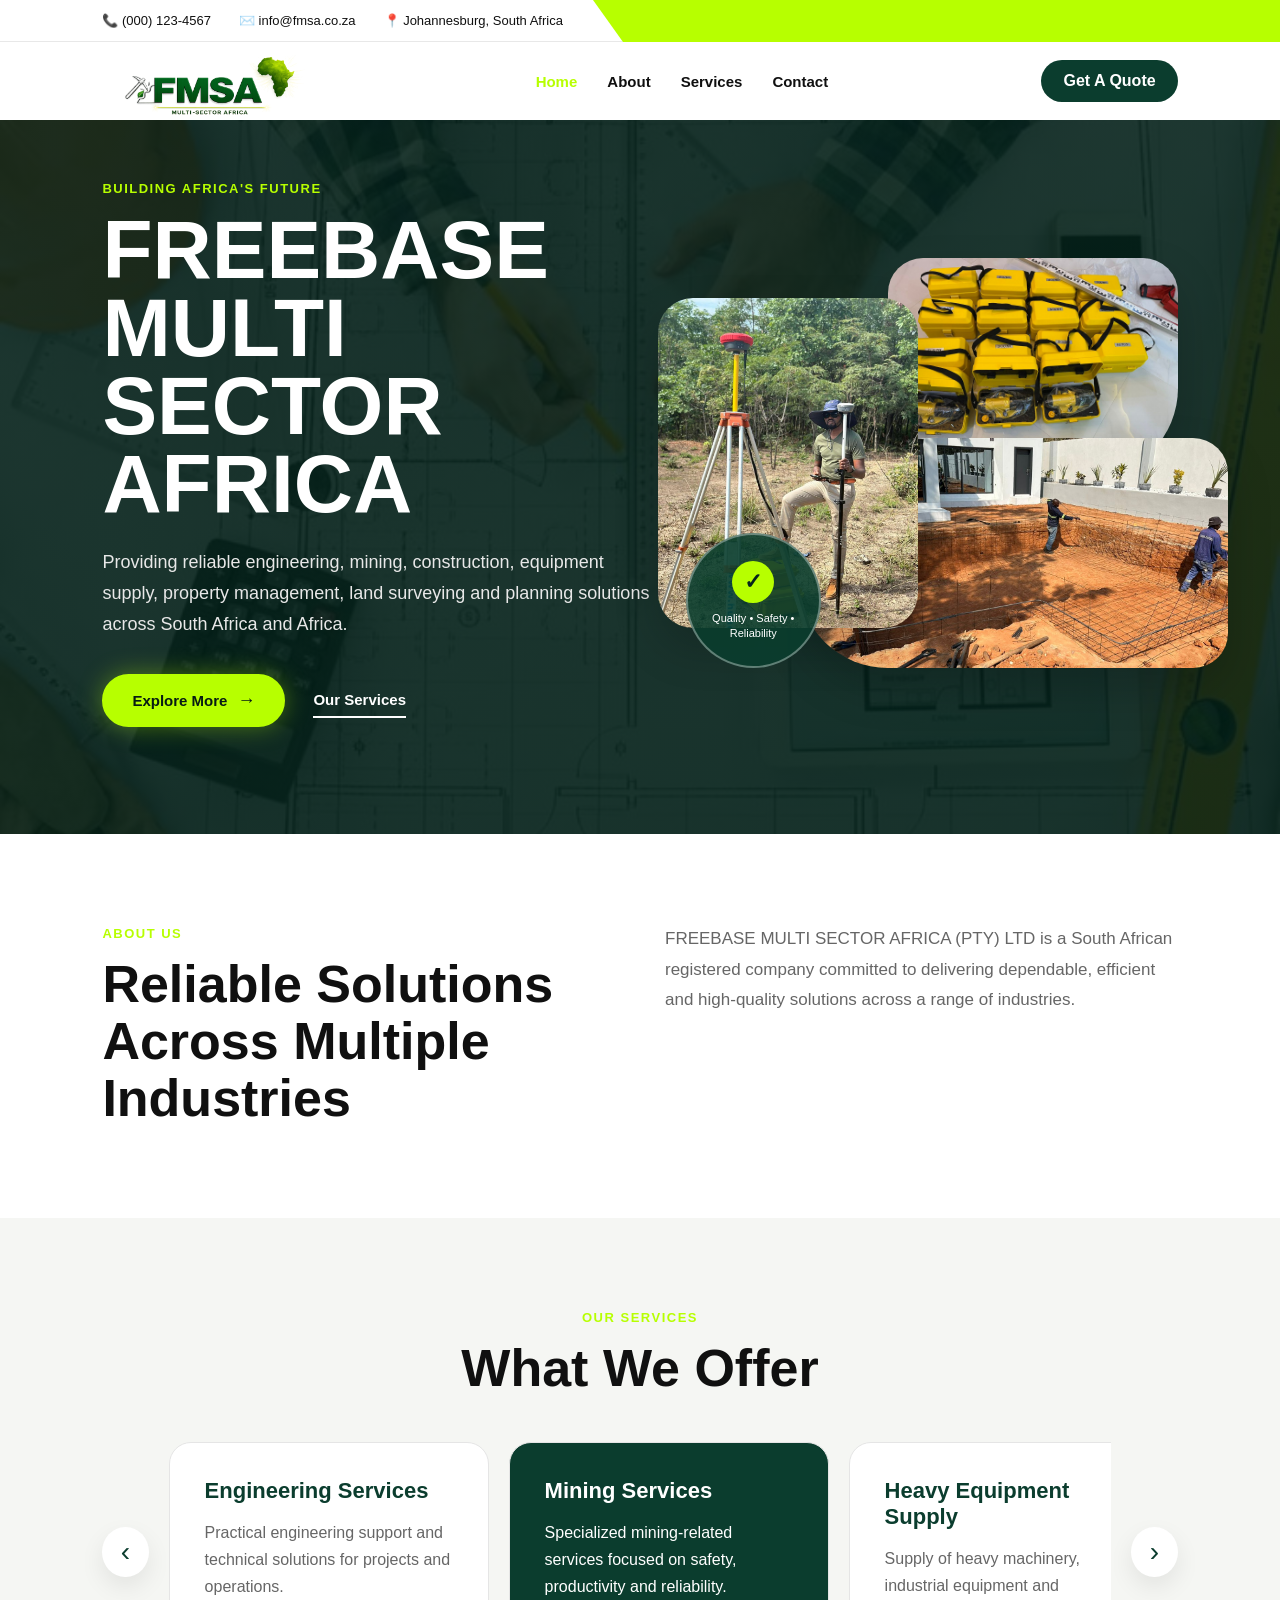
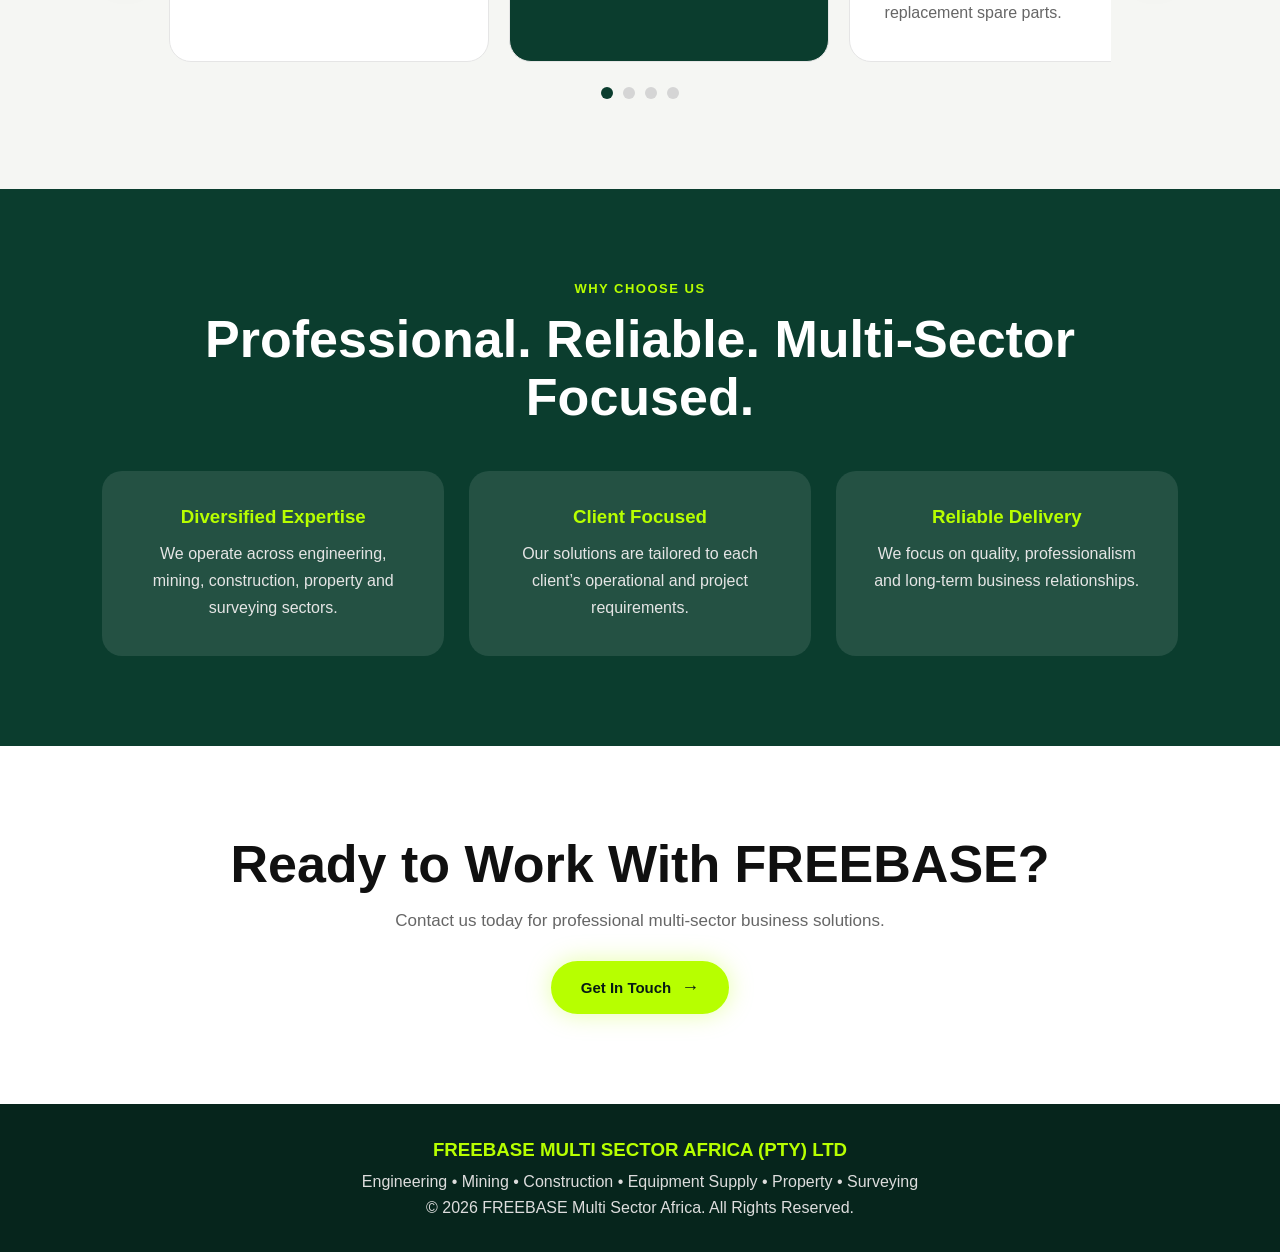
==== commit 577f2422: "Update logo across all pages and refine styling" ====
--- a/index.html
+++ b/index.html
@@ -23,7 +23,7 @@
   <section class="hero">
     <div class="hero-nav">
       <a href="index.html" class="logo" aria-label="FREEBASE Multi Sector Africa home">
-        <img src="Pics/FMSA.svg" alt="FMSA Logo" />
+        <img src="Pics/FMSA.png" alt="FMSA Logo" />
       </a>
 
       <nav aria-label="Main navigation">
@@ -167,6 +167,6 @@
 </footer>
 
 <script src="script.js"></script>
-<script src="transition.js"></script>
+  <script src="transition.js"></script>
 </body>
 </html>
--- a/style.css
+++ b/style.css
@@ -111,10 +111,10 @@
   right: 0;
   height: 78px;
   background: var(--white);
+  display: flex;
+  align-items: center;
+  justify-content: space-between;
   padding: 0 8%;
-  display: flex;
-  justify-content: space-between;
-  align-items: center;
   z-index: 20;
 }
 
@@ -122,15 +122,16 @@
   height: 78px;
   display: flex;
   align-items: center;
-  justify-content: center;
+  justify-content: flex-start;
   flex-shrink: 0;
 }
 
 .logo img {
-  width: 270px;
+  width: 220px;
   height: auto;
   display: block;
-  transform: translateY(7px);
+  object-fit: contain;
+  transform: none;
 }
 
 nav {
@@ -1275,17 +1276,17 @@
   }
 
   .logo img {
-    width: 110px;
+    width: 125px;
     transform: none;
   }
 
   nav {
-    gap: 14px;
+    gap: 12px;
     flex-wrap: nowrap;
   }
 
   nav a {
-    font-size: 13px;
+    font-size: 11px;
   }
 
   .quote-btn {
@@ -1433,11 +1434,11 @@
   }
 
   .logo img {
-    width: 95px;
+    width: 110px;
   }
 
   nav {
-    gap: 10px;
+    gap: 8px;
   }
 
   nav a {
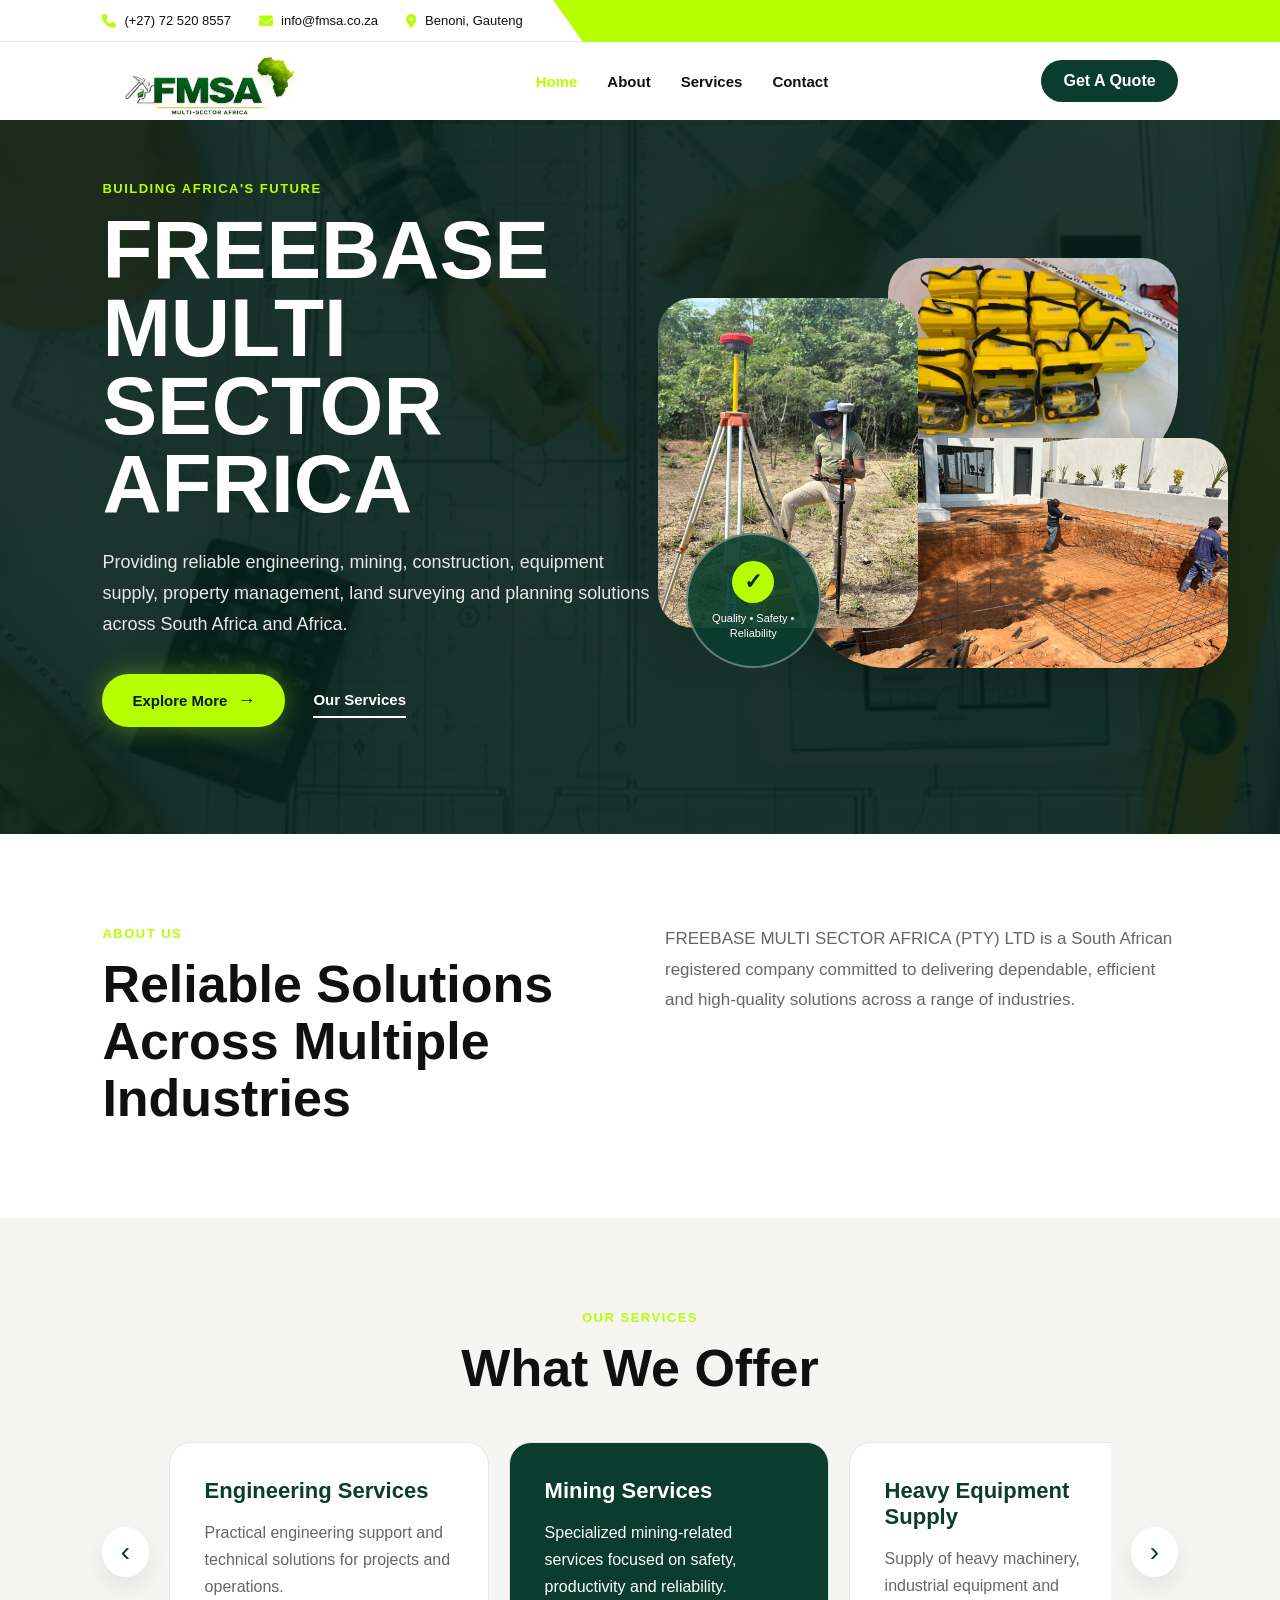
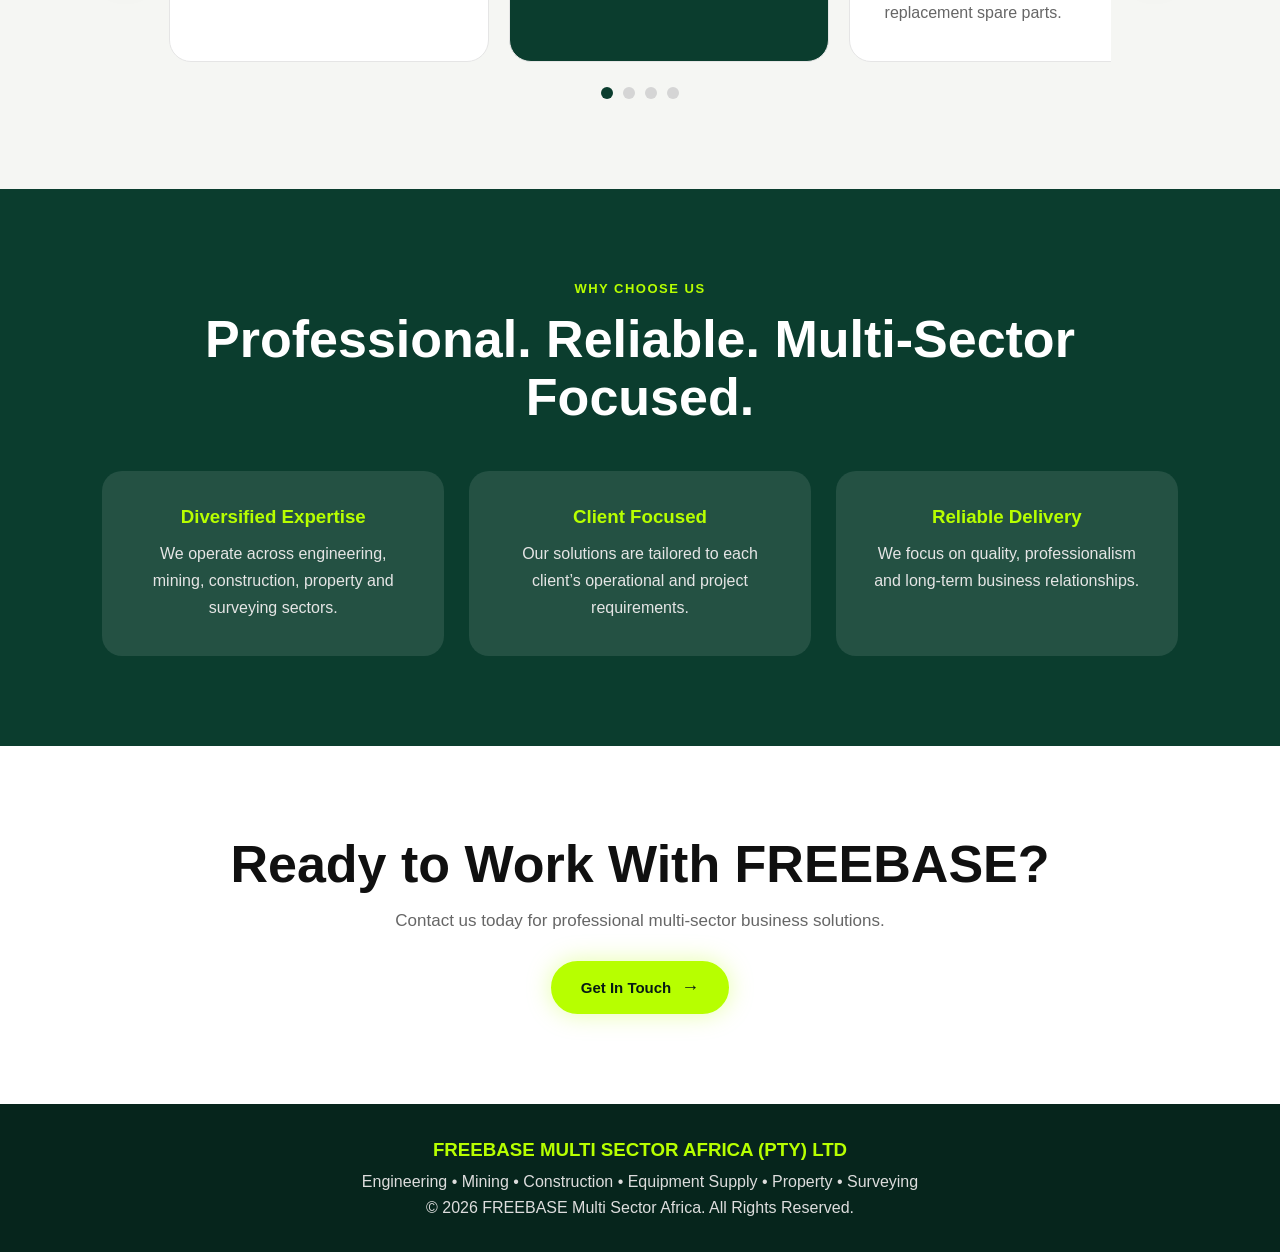
==== commit a1f4ecbf: "Redesigned About page, cleaned CSS, updated header, improved contact page and responsive layout" ====
--- a/index.html
+++ b/index.html
@@ -4,6 +4,7 @@
   <meta charset="UTF-8" />
   <meta name="viewport" content="width=device-width, initial-scale=1.0" />
   <title>FREEBASE Multi Sector Africa</title>
+  <link rel="stylesheet" href="https://cdnjs.cloudflare.com/ajax/libs/font-awesome/6.7.2/css/all.min.css">
   <link rel="stylesheet" href="style.css" />
 </head>
 <body>
@@ -11,9 +12,9 @@
 <header>
   <div class="top-bar">
     <div class="top-info">
-      <span>📞 (000) 123-4567</span>
-      <span>✉️ info@fmsa.co.za</span>
-      <span>📍 Johannesburg, South Africa</span>
+      <span><i class="fa-solid fa-phone"></i> (+27) 72 520 8557</span>
+      <span><i class="fa-solid fa-envelope"></i> info@fmsa.co.za</span>
+      <span><i class="fa-solid fa-location-dot"></i> Benoni, Gauteng</span>
     </div>
     <div class="top-socials"></div>
   </div>
@@ -167,6 +168,6 @@
 </footer>
 
 <script src="script.js"></script>
-  <script src="transition.js"></script>
+<script src="transition.js"></script>
 </body>
 </html>
--- a/style.css
+++ b/style.css
@@ -82,6 +82,10 @@
   white-space: nowrap;
 }
 
+.top-info i{
+  color:var(--lime);
+  font-size:14px;
+}
 .top-socials {
   flex: 1;
   height: 42px;
@@ -564,6 +568,42 @@
   line-height: 1.65;
 }
 
+
+/* About page image/features compatibility */
+.about-images-new {
+  margin-top: 30px;
+}
+
+.about-images-new > img {
+  width: 100%;
+  height: 420px;
+  object-fit: cover;
+  object-position: center 42%;
+  border-radius: 28px;
+  display: block;
+}
+
+.small-img-row {
+  margin-top: 14px;
+  display: grid;
+  grid-template-columns: 1fr 1fr;
+  gap: 14px;
+}
+
+.small-img-row img {
+  width: 100%;
+  height: 180px;
+  object-fit: cover;
+  border-radius: 24px;
+  display: block;
+}
+
+.about-features {
+  display: flex;
+  flex-direction: column;
+  gap: 38px;
+}
+
 /* =========================
    Home Services Slider
 ========================= */
@@ -1182,6 +1222,7 @@
   font-size: 14px;
 }
 
+
 /* =========================
    Responsive
 ========================= */
@@ -1199,44 +1240,49 @@
   }
 }
 
+/* Tablet: keep the About page close to desktop layout */
 @media (max-width: 1024px) {
   .logo img {
     width: 170px;
   }
 
-  .hero,
-  .about-layout,
+  .hero {
+    grid-template-columns: 1fr;
+    text-align: center;
+  }
+
+  .hero p {
+    margin-left: auto;
+    margin-right: auto;
+  }
+
+  .hero-buttons {
+    justify-content: center;
+  }
+
+  .hero-visual {
+    max-width: 640px;
+    margin: 25px auto 0;
+  }
+
   .services-hero,
   .services-cta,
   .contact-content {
     grid-template-columns: 1fr;
   }
 
-  .hero {
-    text-align: center;
-  }
-
-  .hero p,
-  .about-intro,
   .services-hero-text p {
     margin-left: auto;
     margin-right: auto;
   }
 
-  .hero-buttons {
-    justify-content: center;
-  }
-
-  .hero-visual {
-    max-width: 640px;
-    margin: 25px auto 0;
-  }
-
-  .feature-list {
+  .feature-list,
+  .about-features {
     padding-top: 20px;
   }
 }
 
+/* Mobile */
 @media (max-width: 768px) {
   .top-bar {
     height: 34px;
@@ -1294,70 +1340,92 @@
   }
 
   .hero {
-    grid-template-columns: 1fr;
+    display: block;
     text-align: left;
-    padding: 145px 6% 80px;
+    padding: 145px 6% 70px;
+    overflow: hidden;
   }
 
   .hero h1 {
-    font-size: clamp(44px, 12vw, 62px);
+    font-size: clamp(42px, 11vw, 58px);
   }
 
   .hero p {
-    font-size: 20px;
-    line-height: 1.7;
+    font-size: 18px;
+    line-height: 1.65;
     margin-left: 0;
   }
 
   .hero-buttons {
     justify-content: flex-start;
+    gap: 18px;
   }
 
   .hero-visual {
-    height: 420px;
-  }
-
-  .shape-one {
-    left: 0;
-    right: auto;
-    top: 40px;
-    width: 45%;
-    height: 260px;
-  }
-
-  .shape-two {
-    right: 0;
-    top: 20px;
-    width: 55%;
-    height: 210px;
-  }
-
-  .shape-three {
-    right: 10%;
-    bottom: 20px;
-    width: 70%;
-    height: 190px;
+    position: relative;
+    width: 100%;
+    height: auto;
+    margin-top: 45px;
+    display: grid;
+    grid-template-columns: 1fr 1fr;
+    gap: 14px;
+  }
+
+  .hero-visual .img-shape {
+    position: relative;
+    inset: auto;
+    width: 100%;
+    height: 230px;
+    border-radius: 24px;
+  }
+
+  .hero-visual .shape-three {
+    grid-column: 1 / -1;
   }
 
   .quality-badge {
-    left: 10px;
-    bottom: 20px;
-    width: 110px;
-    height: 110px;
+    position: relative;
+    inset: auto;
+    width: 100%;
+    height: auto;
+    grid-column: 1 / -1;
+    border-radius: 24px;
+    padding: 18px;
+    margin-top: 0;
+  }
+
+  .quality-badge p {
+    max-width: none;
+    font-size: 14px;
   }
 
   .about-page,
   .about-modern,
   .services-page,
   .contact-page {
-    padding-top: 145px;
+    padding: 145px 6% 80px;
+  }
+
+  .about-layout,
+  .about-container,
+  .services-hero,
+  .services-cta,
+  .contact-content {
+    grid-template-columns: 1fr;
+    gap: 35px;
   }
 
   .about-left h1 {
-    font-size: 38px;
+    font-size: 42px;
+  }
+
+  .about-intro {
+    font-size: 16px;
+    line-height: 1.7;
   }
 
   .bottom-images,
+  .small-img-row,
   .services-hero-images,
   .form-grid,
   .why-grid,
@@ -1370,12 +1438,14 @@
   }
 
   .top-about-img,
+  .about-images-new > img,
   .services-hero-images img,
   .service-img-large {
     height: 280px;
   }
 
   .bottom-images img,
+  .small-img-row img,
   .services-hero-images div img {
     height: 220px;
   }
@@ -1418,8 +1488,24 @@
   .contact-hero {
     text-align: center;
   }
-}
-
+
+  .stats {
+    width: 100%;
+    margin-left: 0;
+    display: grid;
+    grid-template-columns: 1fr 1fr;
+    gap: 25px;
+    padding: 40px 6%;
+    text-align: center;
+  }
+
+  .stats div {
+    border: none;
+    padding: 10px;
+  }
+}
+
+/* Small phones */
 @media (max-width: 430px) {
   .top-info {
     gap: 6px;
@@ -1434,7 +1520,7 @@
   }
 
   .logo img {
-    width: 110px;
+    width: 105px;
   }
 
   nav {
@@ -1442,10 +1528,318 @@
   }
 
   nav a {
-    font-size: 12px;
+    font-size: 11px;
   }
 
   .btn {
     padding: 13px 22px;
   }
-}
+
+  .hero-visual {
+    grid-template-columns: 1fr;
+  }
+
+  .hero-visual .img-shape,
+  .hero-visual .shape-three,
+  .quality-badge {
+    grid-column: 1 / -1;
+  }
+}
+
+/* =========================
+   Final Header Clean-up
+========================= */
+.top-info span{
+  display:flex;
+  align-items:center;
+  gap:8px;
+}
+
+.top-info i{
+  color:var(--lime);
+  font-size:14px;
+}
+
+/* =========================
+   Final About Page Layout
+========================= */
+.about-page{
+  padding:150px 8% 65px;
+}
+
+.about-container{
+  max-width:1450px;
+  margin:0 auto;
+  display:grid;
+  grid-template-columns:0.92fr 1.08fr;
+  gap:70px;
+  align-items:start;
+}
+
+.about-left h1{
+  max-width:560px;
+  font-size:clamp(46px, 4.8vw, 68px);
+  line-height:1.05;
+  margin-bottom:26px;
+}
+
+.about-intro{
+  max-width:620px;
+  font-size:17px;
+  line-height:1.75;
+  margin-bottom:20px;
+}
+
+.stats{
+  display:none!important;
+}
+
+.about-images-new{
+  margin-top:36px;
+}
+
+.about-images-new > img{
+  display:none;
+}
+
+.small-img-row{
+  display:grid;
+  grid-template-columns:1fr 1fr;
+  gap:18px;
+  margin-top:0;
+}
+
+.small-img-row img{
+  width:100%;
+  height:260px;
+  object-fit:cover;
+  object-position:center;
+  border-radius:24px;
+  display:block;
+  box-shadow:none;
+}
+
+.about-btn-new{
+  margin-top:28px;
+}
+
+.about-right{
+  position:relative;
+  padding-top:75px;
+}
+
+.about-right .top-about-img{
+  width:100%;
+  height:430px;
+  object-fit:cover;
+  object-position:center;
+  border-radius:28px;
+  display:block;
+  margin-bottom:34px;
+  box-shadow:0 18px 38px rgba(0,0,0,.10);
+}
+
+.about-features{
+  display:flex;
+  flex-direction:column;
+  gap:38px;
+}
+
+.feature-item{
+  display:grid;
+  grid-template-columns:110px 1fr;
+  gap:28px;
+  align-items:center;
+  text-align:left;
+}
+
+.feature-icon{
+  width:92px;
+  height:92px;
+  margin:0;
+}
+
+.feature-icon i{
+  font-size:34px;
+  color:var(--lime);
+}
+
+.feature-item h3{
+  font-size:27px;
+  margin-bottom:12px;
+}
+
+.feature-item h3::after{
+  margin:9px 0 0;
+}
+
+.feature-item p{
+  max-width:620px;
+  font-size:17px;
+  line-height:1.65;
+}
+
+.about-stats{
+  max-width:1450px;
+  margin:45px auto 0;
+  padding:30px 0 0;
+  display:grid;
+  grid-template-columns:repeat(4,1fr);
+  gap:30px;
+  position:relative;
+  z-index:2;
+}
+
+.about-stats div{
+  text-align:center;
+}
+
+.about-stats h2{
+  color:var(--dark-green);
+  font-size:42px;
+  line-height:1;
+}
+
+.about-stats p{
+  margin-top:8px;
+  color:#222;
+  font-size:16px;
+}
+
+/* =========================
+   Final Responsive Fixes
+========================= */
+@media(max-width:1024px){
+  .about-container{
+    grid-template-columns:1fr;
+    gap:45px;
+  }
+
+  .about-right{
+    padding-top:0;
+  }
+
+  .about-right .top-about-img{
+    height:360px;
+  }
+}
+
+@media(max-width:768px){
+  .top-bar{
+    height:auto;
+    min-height:34px;
+    padding:6px 4%;
+  }
+
+  .top-info{
+    width:100%;
+    justify-content:center;
+    gap:10px;
+    flex-wrap:wrap;
+    white-space:normal;
+  }
+
+  .top-info span{
+    font-size:10px;
+  }
+
+  .top-socials{
+    display:none;
+  }
+
+  .hero-nav{
+    top:34px;
+    height:74px;
+    padding:0 4%;
+  }
+
+  .logo img{
+    width:125px;
+  }
+
+  nav{
+    gap:12px;
+    flex-wrap:nowrap;
+  }
+
+  nav a{
+    font-size:11px;
+  }
+
+  .quote-btn{
+    display:none;
+  }
+
+  .about-page,
+  .services-page,
+  .contact-page{
+    padding:145px 6% 80px;
+  }
+
+  .about-left h1{
+    font-size:42px;
+  }
+
+  .small-img-row{
+    grid-template-columns:1fr;
+  }
+
+  .small-img-row img,
+  .about-right .top-about-img{
+    height:280px;
+  }
+
+  .feature-item{
+    grid-template-columns:1fr;
+    text-align:center;
+  }
+
+  .feature-icon{
+    margin:0 auto;
+  }
+
+  .feature-item h3::after{
+    margin:9px auto 0;
+  }
+
+  .about-stats{
+    grid-template-columns:repeat(2,1fr);
+    gap:25px;
+    margin-top:35px;
+  }
+
+  .footer-grid,
+  .contact-content,
+  .services-hero,
+  .services-cta{
+    grid-template-columns:1fr;
+  }
+}
+
+@media(max-width:430px){
+  .logo img{
+    width:105px;
+  }
+
+  nav{
+    gap:8px;
+  }
+
+  nav a{
+    font-size:11px;
+  }
+
+  .btn{
+    padding:13px 22px;
+  }
+
+  .hero-visual{
+    grid-template-columns:1fr;
+  }
+
+  .hero-visual .img-shape,
+  .hero-visual .shape-three,
+  .quality-badge{
+    grid-column:1 / -1;
+  }
+}
